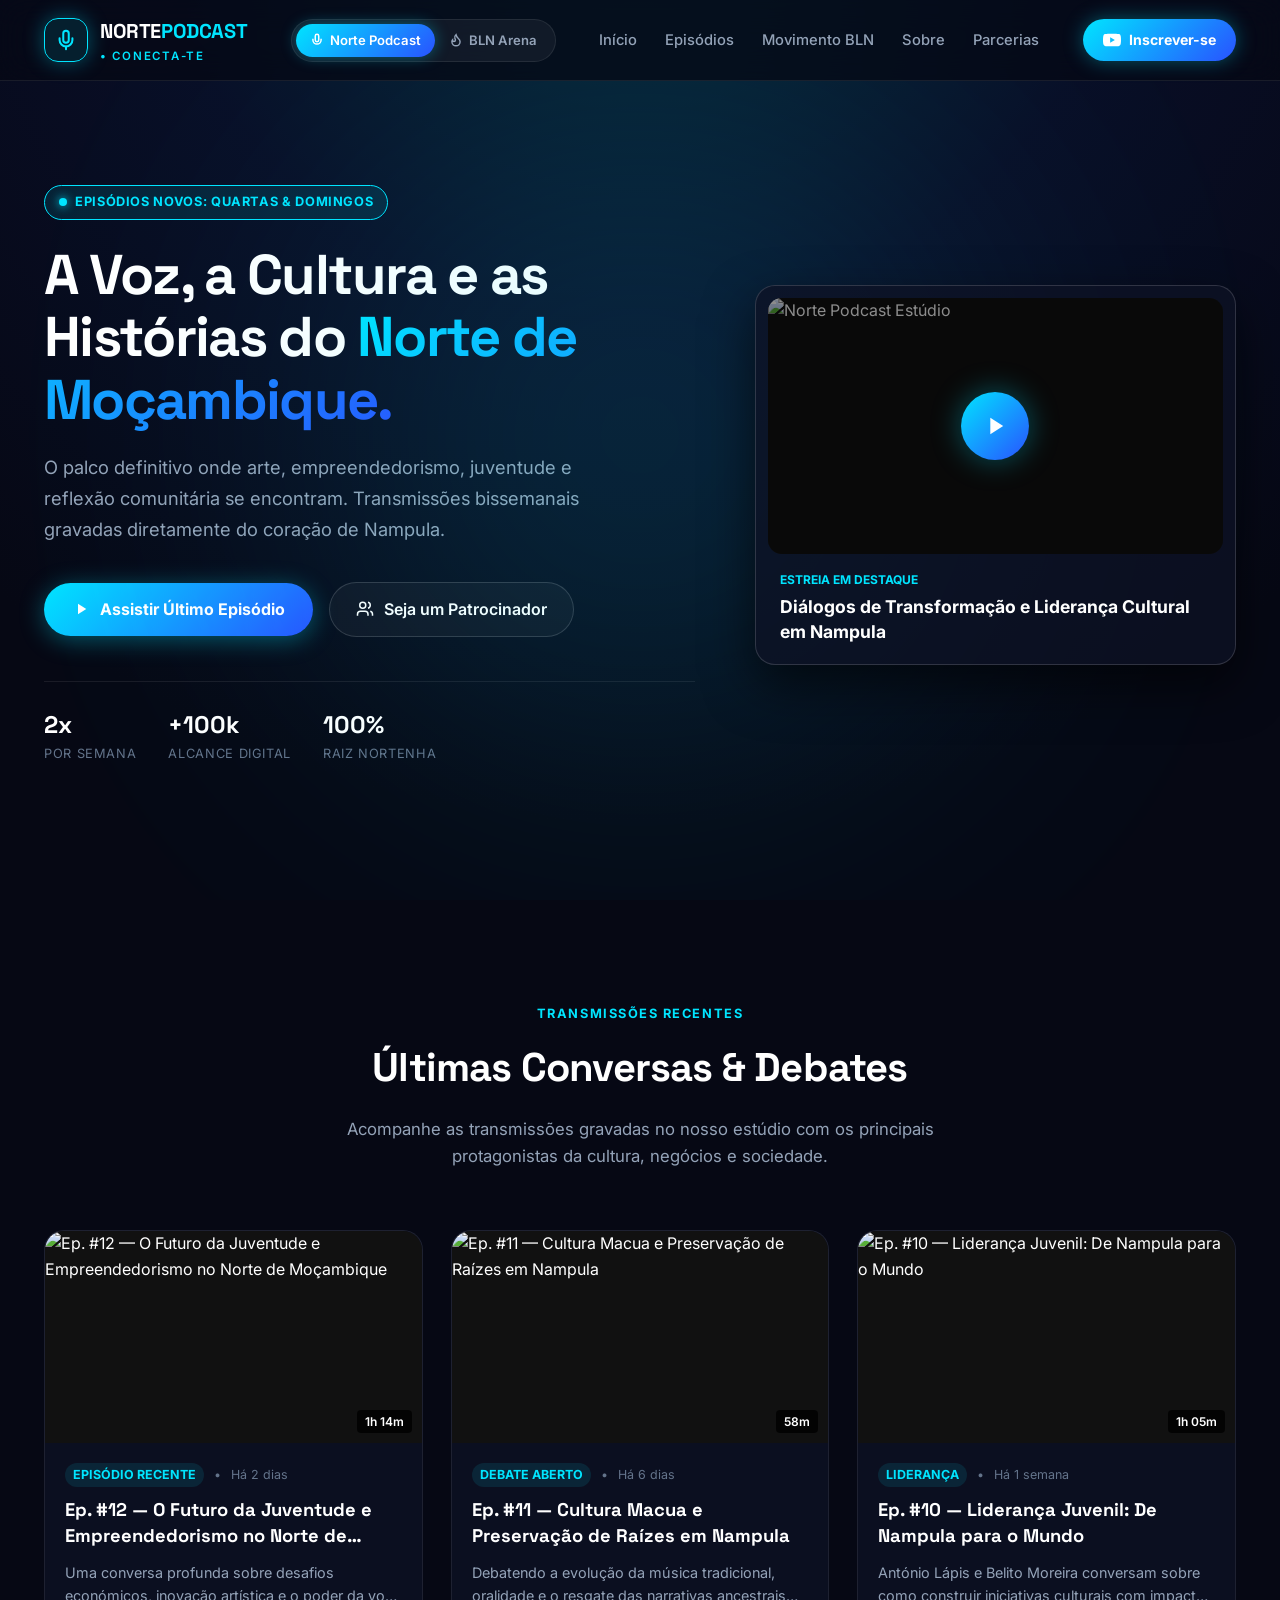
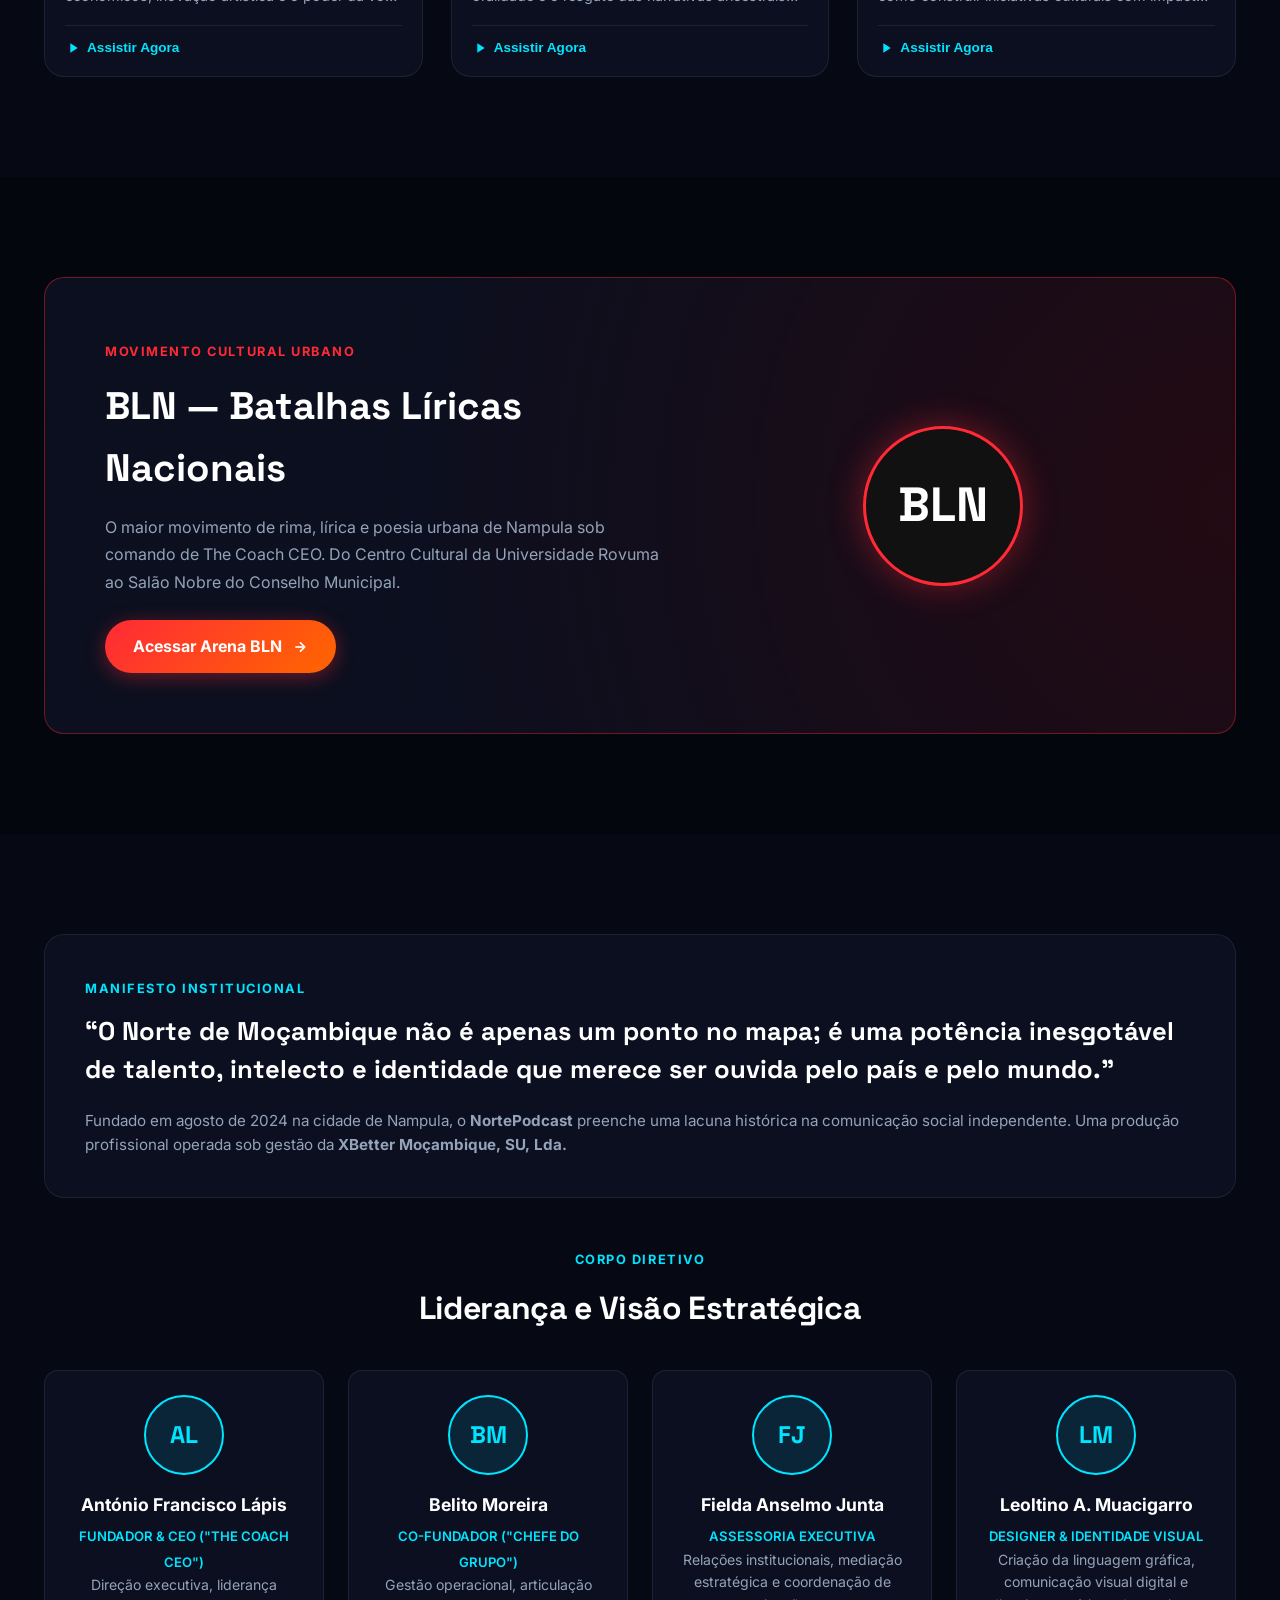
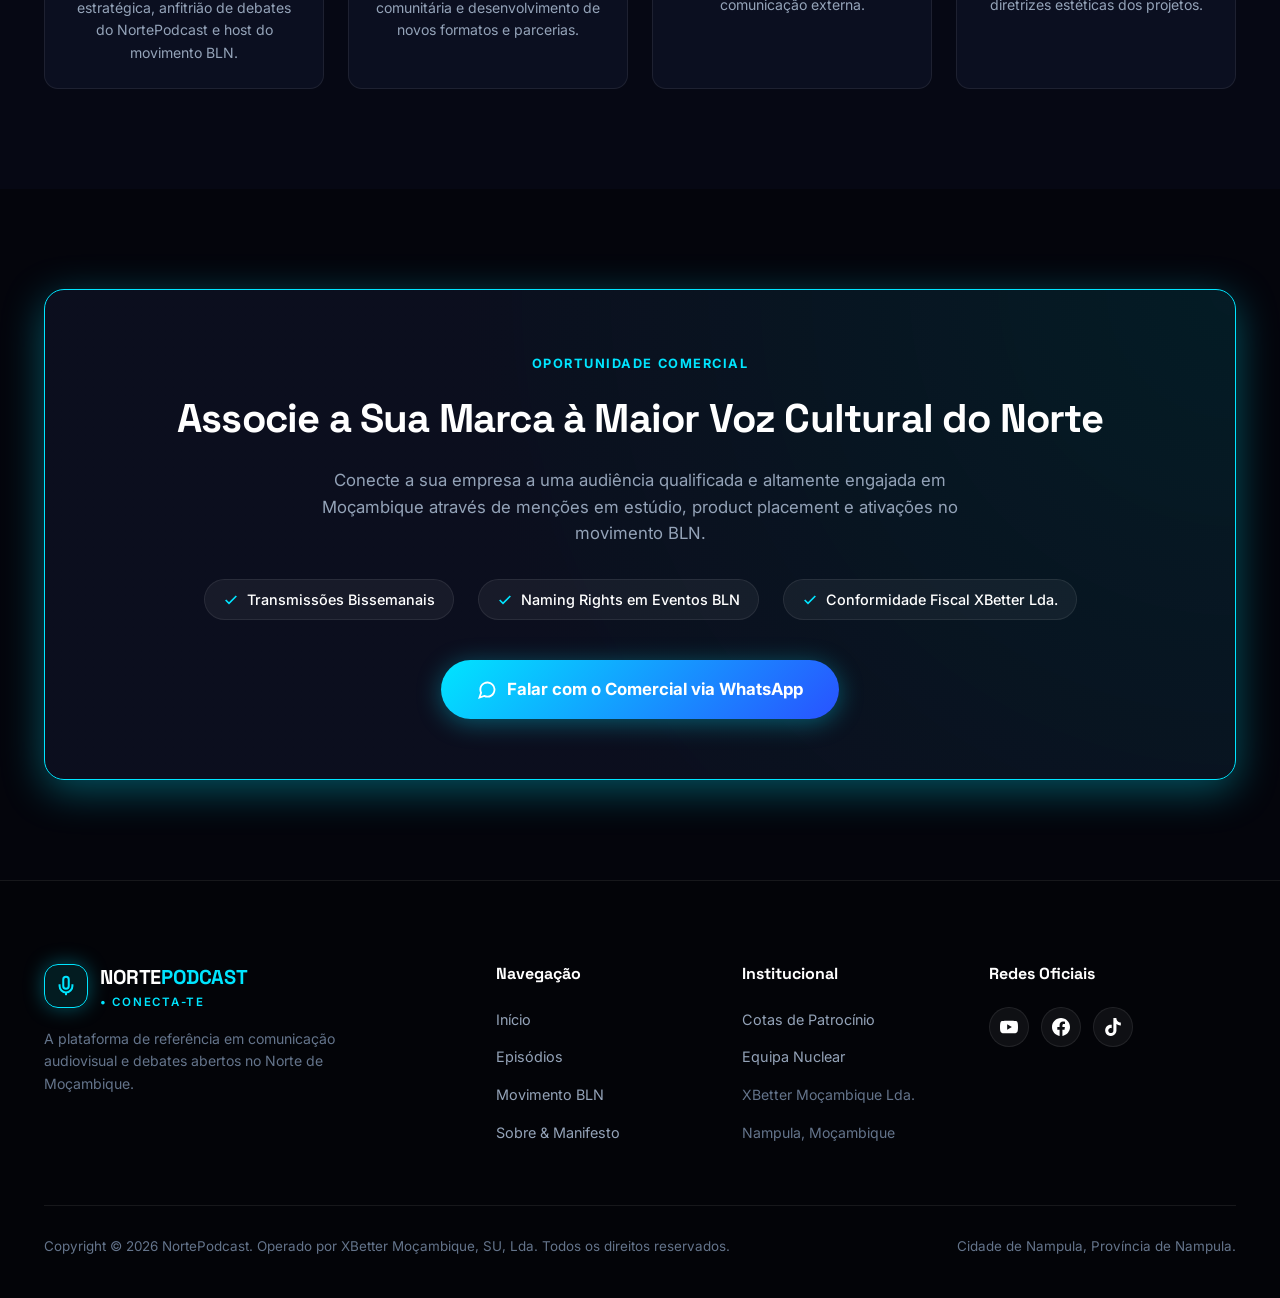
==== index.html @ 23a3ba5b "feat: implement Norte Podcast and BLN dual landing pages with responsive player modal" ====
<!DOCTYPE html>
<html lang="pt" data-theme="norte">
<head>
  <meta charset="UTF-8">
  <meta name="viewport" content="width=device-width, initial-scale=1.0">
  <title>Norte Podcast — A Voz, a Cultura e as Histórias de Nampula</title>
  
  <meta name="description" content="O palco oficial onde arte, empreendedorismo e reflexão comunitária se encontram. Transmissões todas as quartas e domingos diretamente de Nampula, Moçambique.">
  <link rel="canonical" href="https://nortepodcast.co.mz/">

  <!-- Open Graph / Meta -->
  <meta property="og:type" content="website">
  <meta property="og:site_name" content="Norte Podcast">
  <meta property="og:title" content="Norte Podcast — Conecta-te à Voz do Norte">
  <meta property="og:description" content="O maior canal de comunicação, debates abertos e dinamização cultural do Norte de Moçambique.">
  <meta property="og:image" content="https://images.unsplash.com/photo-1590602847861-f357a9332bbc?auto=format&fit=crop&w=1200&q=80">

  <!-- Google Fonts: Space Grotesk & Inter -->
  <link rel="preconnect" href="https://fonts.googleapis.com">
  <link rel="preconnect" href="https://fonts.gstatic.com" crossorigin>
  <link href="https://fonts.googleapis.com/css2?family=Inter:wght@300;400;500;600;700&family=Space+Grotesk:wght@500;700;800&display=swap" rel="stylesheet">

  <link rel="stylesheet" href="assets/css/styles.css">
</head>
<body>

  <!-- Top Header Navigation -->
  <header class="header-nav">
    <div class="container header-container">
      
      <!-- Brand Logo -->
      <a href="index.html" class="brand-wrapper">
        <div class="brand-icon">
          <svg xmlns="http://www.w3.org/2000/svg" width="22" height="22" viewBox="0 0 24 24" fill="none" stroke="currentColor" stroke-width="2.2" stroke-linecap="round" stroke-linejoin="round" style="color: var(--norte-cyan);"><path d="M12 2a3 3 0 0 0-3 3v7a3 3 0 0 0 6 0V5a3 3 0 0 0-3-3Z"/><path d="M19 10v2a7 7 0 0 1-14 0v-2"/><line x1="12" x2="12" y1="19" y2="22"/></svg>
        </div>
        <div class="brand-text-wrap">
          <span class="brand-title">Norte<span style="color: var(--norte-cyan);">Podcast</span></span>
          <span class="brand-tagline">• Conecta-te</span>
        </div>
      </a>

      <!-- Portal Switcher Pill -->
      <div class="portal-switch-pill">
        <a href="index.html" class="portal-switch-btn active" title="Portal Oficial do Norte Podcast">
          <svg xmlns="http://www.w3.org/2000/svg" width="14" height="14" viewBox="0 0 24 24" fill="none" stroke="currentColor" stroke-width="2.5"><path d="M12 2a3 3 0 0 0-3 3v7a3 3 0 0 0 6 0V5a3 3 0 0 0-3-3Z"/><path d="M19 10v2a7 7 0 0 1-14 0v-2"/></svg>
          <span>Norte Podcast</span>
        </a>
        <a href="bln.html" class="portal-switch-btn" title="Movimento Batalhas Líricas Nacionais">
          <svg xmlns="http://www.w3.org/2000/svg" width="14" height="14" viewBox="0 0 24 24" fill="none" stroke="currentColor" stroke-width="2.5"><path d="M8.5 14.5A2.5 2.5 0 0 0 11 12c0-1.38-.5-2-1-3-1.072-2.143-.224-4.054 2-6 .5 2.5 2 4.9 4 6.5 2 1.6 3 3.5 3 5.5a7 7 0 1 1-14 0c0-1.153.433-2.294 1-3a2.5 2.5 0 0 0 2.5 2.5z"/></svg>
          <span>BLN Arena</span>
        </a>
      </div>

      <!-- Nav Links -->
      <ul class="nav-menu">
        <li><a href="#inicio" class="nav-link">Início</a></li>
        <li><a href="#episodios" class="nav-link">Episódios</a></li>
        <li><a href="#movimento-bln" class="nav-link">Movimento BLN</a></li>
        <li><a href="#sobre" class="nav-link">Sobre</a></li>
        <li><a href="#parcerias" class="nav-link">Parcerias</a></li>
      </ul>

      <!-- CTA YouTube -->
      <a href="https://www.youtube.com/@Nortepodcast" target="_blank" rel="noopener noreferrer" class="nav-cta-btn">
        <svg xmlns="http://www.w3.org/2000/svg" width="18" height="18" viewBox="0 0 24 24" fill="currentColor"><path d="M23.498 6.186a3.016 3.016 0 0 0-2.122-2.136C19.505 3.545 12 3.545 12 3.545s-7.505 0-9.377.505A3.017 3.017 0 0 0 .502 6.186C0 8.07 0 12 0 12s0 3.93.502 5.814a3.016 3.016 0 0 0 2.122 2.136c1.871.505 9.376.505 9.376.505s7.505 0 9.377-.505a3.015 3.015 0 0 0 2.122-2.136C24 15.93 24 12 24 12s0-3.93-.502-5.814zM9.545 15.568V8.432L15.818 12l-6.273 3.568z"/></svg>
        <span>Inscrever-se</span>
      </a>

    </div>
  </header>

  <!-- Hero Section -->
  <section id="inicio" class="hero-section">
    <div class="hero-glow-ambient"></div>
    <div class="container hero-grid">
      
      <!-- Hero Left Copy -->
      <div class="hero-content-col">
        <div class="hero-badge">
          <span class="pulse-dot"></span>
          <span>Episódios Novos: Quartas & Domingos</span>
        </div>
        
        <h1 class="hero-title">
          A Voz, a Cultura e as Histórias do <span class="highlight">Norte de Moçambique.</span>
        </h1>
        
        <p class="hero-description">
          O palco definitivo onde arte, empreendedorismo, juventude e reflexão comunitária se encontram. Transmissões bissemanais gravadas diretamente do coração de Nampula.
        </p>

        <div class="hero-actions">
          <a href="#episodios" class="btn-primary">
            <svg xmlns="http://www.w3.org/2000/svg" width="18" height="18" viewBox="0 0 24 24" fill="currentColor"><path d="M8 5v14l11-7z"/></svg>
            <span>Assistir Último Episódio</span>
          </a>
          <a href="#parcerias" class="btn-outline">
            <svg xmlns="http://www.w3.org/2000/svg" width="18" height="18" viewBox="0 0 24 24" fill="none" stroke="currentColor" stroke-width="2"><path d="M16 21v-2a4 4 0 0 0-4-4H6a4 4 0 0 0-4 4v2"/><circle cx="9" cy="7" r="4"/><path d="M22 21v-2a4 4 0 0 0-3-3.87"/><path d="M16 3.13a4 4 0 0 1 0 7.75"/></svg>
            <span>Seja um Patrocinador</span>
          </a>
        </div>

        <div class="hero-stats-row">
          <div class="hero-stat-item">
            <span class="hero-stat-val">2x</span>
            <span class="hero-stat-lbl">Por Semana</span>
          </div>
          <div class="hero-stat-item">
            <span class="hero-stat-val">+100k</span>
            <span class="hero-stat-lbl">Alcance Digital</span>
          </div>
          <div class="hero-stat-item">
            <span class="hero-stat-val">100%</span>
            <span class="hero-stat-lbl">Raiz Nortenha</span>
          </div>
        </div>
      </div>

      <!-- Hero Right Showcase Card -->
      <div class="hero-media-col">
        <div class="hero-media-card">
          <div class="hero-thumb-wrapper">
            <img src="https://images.unsplash.com/photo-1590602847861-f357a9332bbc?auto=format&fit=crop&w=1000&q=80" alt="Norte Podcast Estúdio" class="hero-thumb-img">
            <div class="hero-play-overlay" onclick="openVideoPlayer('dQw4w9WgXcQ', 'Norte Podcast Destaque Oficial')">
              <div class="hero-play-btn">
                <svg xmlns="http://www.w3.org/2000/svg" width="28" height="28" viewBox="0 0 24 24" fill="currentColor"><path d="M8 5v14l11-7z"/></svg>
              </div>
            </div>
          </div>
          <div class="hero-media-info">
            <span class="hero-media-tag">Estreia em Destaque</span>
            <h3 class="hero-media-title">Diálogos de Transformação e Liderança Cultural em Nampula</h3>
          </div>
        </div>
      </div>

    </div>
  </section>

  <!-- Feed de Episódios Norte Podcast -->
  <section id="episodios" class="section-py">
    <div class="container">
      <div class="section-header">
        <span class="section-tag">TRANSMISSÕES RECENTES</span>
        <h2 class="section-title">Últimas Conversas & Debates</h2>
        <p class="section-subtitle">Acompanhe as transmissões gravadas no nosso estúdio com os principais protagonistas da cultura, negócios e sociedade.</p>
      </div>

      <div id="episodesContainer" class="episodes-grid">
        <!-- Rendered dynamically via app.js -->
      </div>
    </div>
  </section>

  <!-- Banner Especial BLN -->
  <section id="movimento-bln" class="section-py" style="background: rgba(0,0,0,0.3);">
    <div class="container">
      <div class="cross-feature-banner" style="border-color: rgba(255, 42, 54, 0.4); background: radial-gradient(circle at right, rgba(255,42,54,0.12) 0%, rgba(14,18,36,0.8) 70%);">
        <div class="cross-feature-grid">
          <div>
            <span style="color: #FF2A36; font-size: 0.8rem; font-weight: 700; letter-spacing: 0.12em; text-transform: uppercase;">MOVIMENTO CULTURAL URBANO</span>
            <h2 style="font-family: var(--font-heading); font-size: 2.4rem; font-weight: 800; margin: 12px 0 16px; color: #fff;">
              BLN — Batalhas Líricas Nacionais
            </h2>
            <p style="color: var(--text-secondary); line-height: 1.7; margin-bottom: 24px;">
              O maior movimento de rima, lírica e poesia urbana de Nampula sob comando de The Coach CEO. Do Centro Cultural da Universidade Rovuma ao Salão Nobre do Conselho Municipal.
            </p>
            <a href="bln.html" class="btn-primary" style="background: linear-gradient(135deg, #FF2A36 0%, #FF6600 100%); box-shadow: 0 4px 20px rgba(255,42,54,0.4);">
              <span>Acessar Arena BLN</span>
              <svg xmlns="http://www.w3.org/2000/svg" width="16" height="16" viewBox="0 0 24 24" fill="none" stroke="currentColor" stroke-width="2.5"><path d="M5 12h14"/><path d="m12 5 7 7-7 7"/></svg>
            </a>
          </div>
          <div style="text-align: center;">
            <div style="width: 160px; height: 160px; border-radius: 50%; border: 3px solid #FF2A36; box-shadow: 0 0 35px rgba(255,42,54,0.4); margin: 0 auto; display: flex; align-items: center; justify-content: center; background: #111;">
              <span style="font-family: var(--font-heading); font-size: 3rem; font-weight: 900; color: #fff;">BLN</span>
            </div>
          </div>
        </div>
      </div>
    </div>
  </section>

  <!-- Sobre & Liderança -->
  <section id="sobre" class="section-py">
    <div class="container">
      
      <div class="manifesto-box">
        <span class="section-tag">MANIFESTO INSTITUCIONAL</span>
        <blockquote class="manifesto-quote">
          “O Norte de Moçambique não é apenas um ponto no mapa; é uma potência inesgotável de talento, intelecto e identidade que merece ser ouvida pelo país e pelo mundo.”
        </blockquote>
        <p style="color: var(--text-secondary); font-size: 0.95rem;">
          Fundado em agosto de 2024 na cidade de Nampula, o <strong>NortePodcast</strong> preenche uma lacuna histórica na comunicação social independente. Uma produção profissional operada sob gestão da <strong>XBetter Moçambique, SU, Lda.</strong>
        </p>
      </div>

      <div class="section-header" style="margin-bottom: 36px;">
        <span class="section-tag">CORPO DIRETIVO</span>
        <h3 class="section-title" style="font-size: 2rem;">Liderança e Visão Estratégica</h3>
      </div>

      <div class="leaders-grid">
        <div class="leader-card">
          <div class="leader-avatar">AL</div>
          <h4 class="leader-name">António Francisco Lápis</h4>
          <span class="leader-role">Fundador & CEO ("The Coach CEO")</span>
          <p class="leader-bio">Direção executiva, liderança estratégica, anfitrião de debates do NortePodcast e host do movimento BLN.</p>
        </div>

        <div class="leader-card">
          <div class="leader-avatar">BM</div>
          <h4 class="leader-name">Belito Moreira</h4>
          <span class="leader-role">Co-fundador ("Chefe do Grupo")</span>
          <p class="leader-bio">Gestão operacional, articulação comunitária e desenvolvimento de novos formatos e parcerias.</p>
        </div>

        <div class="leader-card">
          <div class="leader-avatar">FJ</div>
          <h4 class="leader-name">Fielda Anselmo Junta</h4>
          <span class="leader-role">Assessoria Executiva</span>
          <p class="leader-bio">Relações institucionais, mediação estratégica e coordenação de comunicação externa.</p>
        </div>

        <div class="leader-card">
          <div class="leader-avatar">LM</div>
          <h4 class="leader-name">Leoltino A. Muacigarro</h4>
          <span class="leader-role">Designer & Identidade Visual</span>
          <p class="leader-bio">Criação da linguagem gráfica, comunicação visual digital e diretrizes estéticas dos projetos.</p>
        </div>
      </div>

    </div>
  </section>

  <!-- CTA B2B / Patrocinadores -->
  <section id="parcerias" class="section-py" style="background: rgba(0,0,0,0.4);">
    <div class="container">
      <div class="sponsor-card">
        <span class="section-tag">OPORTUNIDADE COMERCIAL</span>
        <h2 class="section-title">Associe a Sua Marca à Maior Voz Cultural do Norte</h2>
        <p class="section-subtitle" style="max-width: 650px; margin: 0 auto;">
          Conecte a sua empresa a uma audiência qualificada e altamente engajada em Moçambique através de menções em estúdio, product placement e ativações no movimento BLN.
        </p>

        <div class="sponsor-benefits-list">
          <div class="sponsor-benefit-item">
            <svg xmlns="http://www.w3.org/2000/svg" width="16" height="16" viewBox="0 0 24 24" fill="none" stroke="currentColor" stroke-width="2.5" style="color: var(--theme-primary);"><polyline points="20 6 9 17 4 12"/></svg>
            <span>Transmissões Bissemanais</span>
          </div>
          <div class="sponsor-benefit-item">
            <svg xmlns="http://www.w3.org/2000/svg" width="16" height="16" viewBox="0 0 24 24" fill="none" stroke="currentColor" stroke-width="2.5" style="color: var(--theme-primary);"><polyline points="20 6 9 17 4 12"/></svg>
            <span>Naming Rights em Eventos BLN</span>
          </div>
          <div class="sponsor-benefit-item">
            <svg xmlns="http://www.w3.org/2000/svg" width="16" height="16" viewBox="0 0 24 24" fill="none" stroke="currentColor" stroke-width="2.5" style="color: var(--theme-primary);"><polyline points="20 6 9 17 4 12"/></svg>
            <span>Conformidade Fiscal XBetter Lda.</span>
          </div>
        </div>

        <a href="https://wa.me/258840000000?text=Ol%C3%A1%2C%20gostaria%20de%20saber%20mais%20sobre%20as%20cotas%20de%20patroc%C3%ADnio%20do%20Norte%20Podcast" target="_blank" rel="noopener noreferrer" class="btn-primary" style="font-size: 1.05rem; padding: 16px 36px;">
          <svg xmlns="http://www.w3.org/2000/svg" width="20" height="20" viewBox="0 0 24 24" fill="none" stroke="currentColor" stroke-width="2.2"><path d="M21 11.5a8.38 8.38 0 0 1-.9 3.8 8.5 8.5 0 0 1-7.6 4.7 8.38 8.38 0 0 1-3.8-.9L3 21l1.9-5.7a8.38 8.38 0 0 1-.9-3.8 8.5 8.5 0 0 1 4.7-7.6 8.38 8.38 0 0 1 3.8-.9h.5a8.48 8.48 0 0 1 8 8v.5z"/></svg>
          <span>Falar com o Comercial via WhatsApp</span>
        </a>
      </div>
    </div>
  </section>

  <!-- Footer -->
  <footer class="footer-main">
    <div class="container">
      <div class="footer-grid">
        
        <div>
          <a href="index.html" class="brand-wrapper" style="margin-bottom: 16px;">
            <div class="brand-icon">
              <svg xmlns="http://www.w3.org/2000/svg" width="22" height="22" viewBox="0 0 24 24" fill="none" stroke="currentColor" stroke-width="2.2" style="color: var(--norte-cyan);"><path d="M12 2a3 3 0 0 0-3 3v7a3 3 0 0 0 6 0V5a3 3 0 0 0-3-3Z"/><path d="M19 10v2a7 7 0 0 1-14 0v-2"/><line x1="12" x2="12" y1="19" y2="22"/></svg>
            </div>
            <div class="brand-text-wrap">
              <span class="brand-title">Norte<span style="color: var(--norte-cyan);">Podcast</span></span>
              <span class="brand-tagline">• Conecta-te</span>
            </div>
          </a>
          <p style="color: var(--text-muted); font-size: 0.88rem; line-height: 1.6; max-width: 320px;">
            A plataforma de referência em comunicação audiovisual e debates abertos no Norte de Moçambique.
          </p>
        </div>

        <div>
          <h5 class="footer-col-title">Navegação</h5>
          <ul class="footer-links-list">
            <li><a href="#inicio" class="footer-link">Início</a></li>
            <li><a href="#episodios" class="footer-link">Episódios</a></li>
            <li><a href="bln.html" class="footer-link">Movimento BLN</a></li>
            <li><a href="#sobre" class="footer-link">Sobre & Manifesto</a></li>
          </ul>
        </div>

        <div>
          <h5 class="footer-col-title">Institucional</h5>
          <ul class="footer-links-list">
            <li><a href="#parcerias" class="footer-link">Cotas de Patrocínio</a></li>
            <li><a href="#sobre" class="footer-link">Equipa Nuclear</a></li>
            <li><span style="color: var(--text-muted); font-size: 0.88rem;">XBetter Moçambique Lda.</span></li>
            <li><span style="color: var(--text-muted); font-size: 0.88rem;">Nampula, Moçambique</span></li>
          </ul>
        </div>

        <div>
          <h5 class="footer-col-title">Redes Oficiais</h5>
          <div class="footer-social-row">
            <a href="https://www.youtube.com/@Nortepodcast" target="_blank" rel="noopener noreferrer" class="social-icon-btn" title="YouTube Oficial">
              <svg xmlns="http://www.w3.org/2000/svg" width="18" height="18" viewBox="0 0 24 24" fill="currentColor"><path d="M23.498 6.186a3.016 3.016 0 0 0-2.122-2.136C19.505 3.545 12 3.545 12 3.545s-7.505 0-9.377.505A3.017 3.017 0 0 0 .502 6.186C0 8.07 0 12 0 12s0 3.93.502 5.814a3.016 3.016 0 0 0 2.122 2.136c1.871.505 9.376.505 9.376.505s7.505 0 9.377-.505a3.015 3.015 0 0 0 2.122-2.136C24 15.93 24 12 24 12s0-3.93-.502-5.814zM9.545 15.568V8.432L15.818 12l-6.273 3.568z"/></svg>
            </a>
            <a href="https://facebook.com/NortePodcast2024" target="_blank" rel="noopener noreferrer" class="social-icon-btn" title="Facebook Oficial">
              <svg xmlns="http://www.w3.org/2000/svg" width="18" height="18" viewBox="0 0 24 24" fill="currentColor"><path d="M24 12.073c0-6.627-5.373-12-12-12s-12 5.373-12 12c0 5.99 4.388 10.954 10.125 11.854v-8.385H7.078v-3.47h3.047V9.43c0-3.007 1.792-4.669 4.533-4.669 1.312 0 2.686.235 2.686.235v2.953H15.83c-1.491 0-1.956.925-1.956 1.874v2.25h3.328l-.532 3.47h-2.796v8.385C19.612 23.027 24 18.062 24 12.073z"/></svg>
            </a>
            <a href="https://tiktok.com/@norte.podcast" target="_blank" rel="noopener noreferrer" class="social-icon-btn" title="TikTok Oficial">
              <svg xmlns="http://www.w3.org/2000/svg" width="18" height="18" viewBox="0 0 24 24" fill="currentColor"><path d="M12.525.02c1.31-.02 2.61-.01 3.91-.02.08 1.53.63 3.09 1.75 4.17 1.12 1.11 2.7 1.62 4.24 1.79v4.03c-1.44-.05-2.89-.35-4.2-.97-.57-.26-1.1-.59-1.62-.93-.01 2.92.01 5.84-.02 8.75-.08 1.4-.54 2.79-1.35 3.94-1.31 1.92-3.58 3.17-5.91 3.21-1.43.08-2.86-.31-4.08-1.03-2.02-1.19-3.44-3.37-3.65-5.71-.02-.5-.03-1-.01-1.49.18-1.9 1.12-3.72 2.58-4.96 1.66-1.44 3.98-2.13 6.15-1.72.02 1.48-.04 2.96-.04 4.44-.99-.32-2.15-.23-3.02.37-.63.41-1.11 1.04-1.36 1.75-.21.51-.24 1.07-.14 1.61.24 1.64 1.82 3.02 3.5 2.87 1.12-.01 2.19-.66 2.77-1.61.19-.33.4-.67.41-1.06.1-1.79.06-3.57.07-5.36.01-4.03-.01-8.05.02-12.07z"/></svg>
            </a>
          </div>
        </div>

      </div>

      <div class="footer-bottom">
        <span>Copyright © 2026 NortePodcast. Operado por XBetter Moçambique, SU, Lda. Todos os direitos reservados.</span>
        <span>Cidade de Nampula, Província de Nampula.</span>
      </div>
    </div>
  </footer>

  <!-- Video Modal Player -->
  <div id="videoModal" class="video-modal" aria-hidden="true" role="dialog">
    <div class="video-modal-content">
      <div class="video-modal-header">
        <span id="modalVideoTitle" style="font-size: 0.95rem; font-weight: 700; color: #fff;">Reproduzir Vídeo</span>
        <button id="closeModalBtn" class="modal-close-btn" aria-label="Fechar Vídeo">&times;</button>
      </div>
      <div class="video-modal-player-wrap">
        <iframe id="modalVideoIframe" src="" allow="accelerometer; autoplay; clipboard-write; encrypted-media; gyroscope; picture-in-picture" allowfullscreen></iframe>
      </div>
    </div>
  </div>

  <script src="assets/js/app.js"></script>
</body>
</html>
---- assets/css/styles.css ----
/* ==============================================================================
   NORTE PODCAST & BLN — DESIGN SYSTEM & TOKENS
   ============================================================================== */

:root {
  /* Common Neutrals */
  --bg-dark-base: #060814;
  --bg-card: rgba(14, 18, 36, 0.75);
  --bg-card-hover: rgba(22, 28, 54, 0.9);
  --border-subtle: rgba(255, 255, 255, 0.08);
  --border-highlight: rgba(255, 255, 255, 0.15);
  --text-primary: #FFFFFF;
  --text-secondary: #94A3B8;
  --text-muted: #64748B;
  
  /* Norte Podcast Theme (Cyan & Electric Blue) */
  --norte-cyan: #00E5FF;
  --norte-cyan-glow: rgba(0, 229, 255, 0.35);
  --norte-cyan-dim: rgba(0, 229, 255, 0.1);
  --norte-blue: #2952FF;
  --norte-blue-glow: rgba(41, 82, 255, 0.4);
  --norte-gradient: linear-gradient(135deg, #00E5FF 0%, #2952FF 100%);
  --norte-hero-bg: radial-gradient(circle at 50% -20%, rgba(0, 229, 255, 0.18) 0%, rgba(41, 82, 255, 0.08) 40%, #060814 80%);

  /* BLN Theme (Crimson & Flame Fire) */
  --bln-red: #FF2A36;
  --bln-red-glow: rgba(255, 42, 54, 0.45);
  --bln-red-dim: rgba(255, 42, 54, 0.12);
  --bln-orange: #FF6600;
  --bln-orange-glow: rgba(255, 102, 0, 0.35);
  --bln-gradient: linear-gradient(135deg, #FF2A36 0%, #FF6600 100%);
  --bln-hero-bg: radial-gradient(circle at 50% -20%, rgba(255, 42, 54, 0.22) 0%, rgba(255, 102, 0, 0.1) 45%, #08080A 85%);

  /* Active Theme Defaults (Norte) */
  --theme-primary: var(--norte-cyan);
  --theme-primary-glow: var(--norte-cyan-glow);
  --theme-primary-dim: var(--norte-cyan-dim);
  --theme-secondary: var(--norte-blue);
  --theme-gradient: var(--norte-gradient);
  --theme-hero-bg: var(--norte-hero-bg);

  /* Typography & Layout */
  --font-heading: 'Space Grotesk', -apple-system, BlinkMacSystemFont, 'Segoe UI', Roboto, sans-serif;
  --font-body: 'Inter', -apple-system, BlinkMacSystemFont, 'Segoe UI', Roboto, sans-serif;
  --container-max: 1240px;
  --radius-sm: 8px;
  --radius-md: 14px;
  --radius-lg: 20px;
  --radius-full: 9999px;
  --transition-fast: 0.2s cubic-bezier(0.4, 0, 0.2, 1);
  --transition-smooth: 0.35s cubic-bezier(0.16, 1, 0.3, 1);
}

/* BLN Specific Root Overrides */
[data-theme="bln"] {
  --bg-dark-base: #08080A;
  --bg-card: rgba(18, 18, 22, 0.85);
  --bg-card-hover: rgba(28, 28, 34, 0.95);
  --border-subtle: rgba(255, 255, 255, 0.07);
  --border-highlight: rgba(255, 42, 54, 0.3);

  --theme-primary: var(--bln-red);
  --theme-primary-glow: var(--bln-red-glow);
  --theme-primary-dim: var(--bln-red-dim);
  --theme-secondary: var(--bln-orange);
  --theme-gradient: var(--bln-gradient);
  --theme-hero-bg: var(--bln-hero-bg);
}

/* Base Reset & Typography */
* {
  margin: 0;
  padding: 0;
  box-sizing: border-box;
}

html {
  scroll-behavior: smooth;
  color-scheme: dark;
  font-family: var(--font-body);
}

body {
  background-color: var(--bg-dark-base);
  color: var(--text-primary);
  line-height: 1.6;
  overflow-x: hidden;
  -webkit-font-smoothing: antialiased;
}

/* Container */
.container {
  width: 100%;
  max-width: var(--container-max);
  margin-left: auto;
  margin-right: auto;
  padding-left: 24px;
  padding-right: 24px;
}

/* Header & Switcher Nav */
.header-nav {
  position: fixed;
  top: 0;
  left: 0;
  right: 0;
  z-index: 100;
  background: rgba(6, 8, 20, 0.75);
  backdrop-filter: blur(16px);
  -webkit-backdrop-filter: blur(16px);
  border-bottom: 1px solid var(--border-subtle);
  transition: var(--transition-fast);
}

[data-theme="bln"] .header-nav {
  background: rgba(8, 8, 10, 0.85);
}

.header-nav.scrolled {
  box-shadow: 0 10px 30px rgba(0, 0, 0, 0.5);
}

.header-container {
  display: flex;
  align-items: center;
  justify-content: space-between;
  height: 80px;
}

.brand-wrapper {
  display: flex;
  align-items: center;
  gap: 12px;
  text-decoration: none;
}

.brand-icon {
  width: 44px;
  height: 44px;
  border-radius: var(--radius-md);
  display: flex;
  align-items: center;
  justify-content: center;
  background: var(--theme-primary-dim);
  border: 1px solid var(--theme-primary);
  box-shadow: 0 0 20px var(--theme-primary-glow);
  transition: var(--transition-smooth);
}

.brand-text-wrap {
  display: flex;
  flex-direction: column;
}

.brand-title {
  font-family: var(--font-heading);
  font-size: 1.25rem;
  font-weight: 800;
  letter-spacing: -0.02em;
  color: #fff;
  text-transform: uppercase;
}

.brand-tagline {
  font-size: 0.72rem;
  font-weight: 600;
  letter-spacing: 0.15em;
  color: var(--theme-primary);
  text-transform: uppercase;
}

/* Dual Brand Switcher Pill */
.portal-switch-pill {
  display: flex;
  align-items: center;
  background: rgba(255, 255, 255, 0.05);
  border: 1px solid var(--border-subtle);
  padding: 4px;
  border-radius: var(--radius-full);
}

.portal-switch-btn {
  display: inline-flex;
  align-items: center;
  gap: 6px;
  padding: 6px 14px;
  font-size: 0.82rem;
  font-weight: 600;
  border-radius: var(--radius-full);
  color: var(--text-secondary);
  text-decoration: none;
  transition: var(--transition-fast);
}

.portal-switch-btn:hover {
  color: #fff;
}

.portal-switch-btn.active {
  background: var(--theme-gradient);
  color: #fff;
  box-shadow: 0 0 15px var(--theme-primary-glow);
}

/* Nav Links */
.nav-menu {
  display: flex;
  align-items: center;
  gap: 28px;
  list-style: none;
}

.nav-link {
  color: var(--text-secondary);
  text-decoration: none;
  font-size: 0.92rem;
  font-weight: 500;
  transition: var(--transition-fast);
}

.nav-link:hover {
  color: var(--theme-primary);
}

.nav-cta-btn {
  display: inline-flex;
  align-items: center;
  gap: 8px;
  background: var(--theme-gradient);
  color: #fff;
  font-size: 0.88rem;
  font-weight: 700;
  padding: 10px 20px;
  border-radius: var(--radius-full);
  text-decoration: none;
  box-shadow: 0 0 20px var(--theme-primary-glow);
  transition: var(--transition-smooth);
}

.nav-cta-btn:hover {
  transform: translateY(-2px);
  box-shadow: 0 6px 25px var(--theme-primary-glow);
}

/* Hero Section */
.hero-section {
  position: relative;
  min-height: 100vh;
  display: flex;
  align-items: center;
  padding-top: 130px;
  padding-bottom: 80px;
  background: var(--theme-hero-bg);
  overflow: hidden;
}

.hero-glow-ambient {
  position: absolute;
  top: 15%;
  left: 50%;
  transform: translateX(-50%);
  width: 600px;
  height: 600px;
  border-radius: 50%;
  background: var(--theme-primary);
  filter: blur(160px);
  opacity: 0.15;
  pointer-events: none;
}

.hero-grid {
  display: grid;
  grid-template-columns: 1.15fr 0.85fr;
  gap: 60px;
  align-items: center;
}

.hero-badge {
  display: inline-flex;
  align-items: center;
  gap: 8px;
  background: var(--theme-primary-dim);
  border: 1px solid var(--theme-primary);
  color: var(--theme-primary);
  padding: 6px 14px;
  border-radius: var(--radius-full);
  font-size: 0.8rem;
  font-weight: 700;
  letter-spacing: 0.05em;
  text-transform: uppercase;
  margin-bottom: 24px;
}

.pulse-dot {
  width: 8px;
  height: 8px;
  border-radius: 50%;
  background: var(--theme-primary);
  box-shadow: 0 0 10px var(--theme-primary);
  animation: pulseAnimation 2s infinite;
}

@keyframes pulseAnimation {
  0% { transform: scale(0.95); box-shadow: 0 0 0 0 var(--theme-primary-glow); }
  70% { transform: scale(1.1); box-shadow: 0 0 0 10px rgba(0, 0, 0, 0); }
  100% { transform: scale(0.95); box-shadow: 0 0 0 0 rgba(0, 0, 0, 0); }
}

.hero-title {
  font-family: var(--font-heading);
  font-size: 3.5rem;
  line-height: 1.12;
  font-weight: 800;
  letter-spacing: -0.03em;
  margin-bottom: 20px;
}

.hero-title span.highlight {
  background: var(--theme-gradient);
  -webkit-background-clip: text;
  -webkit-text-fill-color: transparent;
}

.hero-description {
  font-size: 1.15rem;
  color: var(--text-secondary);
  line-height: 1.7;
  margin-bottom: 36px;
  max-width: 580px;
}

.hero-actions {
  display: flex;
  align-items: center;
  flex-wrap: wrap;
  gap: 16px;
  margin-bottom: 44px;
}

.btn-primary {
  display: inline-flex;
  align-items: center;
  gap: 10px;
  background: var(--theme-gradient);
  color: #fff;
  font-size: 1rem;
  font-weight: 700;
  padding: 14px 28px;
  border-radius: var(--radius-full);
  text-decoration: none;
  box-shadow: 0 4px 25px var(--theme-primary-glow);
  transition: var(--transition-smooth);
}

.btn-primary:hover {
  transform: translateY(-3px);
  box-shadow: 0 8px 30px var(--theme-primary-glow);
}

.btn-outline {
  display: inline-flex;
  align-items: center;
  gap: 10px;
  background: rgba(255, 255, 255, 0.04);
  border: 1px solid var(--border-highlight);
  color: #fff;
  font-size: 1rem;
  font-weight: 600;
  padding: 14px 26px;
  border-radius: var(--radius-full);
  text-decoration: none;
  transition: var(--transition-smooth);
}

.btn-outline:hover {
  background: rgba(255, 255, 255, 0.08);
  border-color: var(--theme-primary);
  transform: translateY(-2px);
}

/* Quick Stats Bar */
.hero-stats-row {
  display: flex;
  align-items: center;
  gap: 32px;
  padding-top: 24px;
  border-top: 1px solid var(--border-subtle);
}

.hero-stat-item {
  display: flex;
  flex-direction: column;
}

.hero-stat-val {
  font-family: var(--font-heading);
  font-size: 1.5rem;
  font-weight: 800;
  color: #fff;
}

.hero-stat-lbl {
  font-size: 0.8rem;
  color: var(--text-muted);
  text-transform: uppercase;
  letter-spacing: 0.05em;
}

/* Hero Media Showcase Card */
.hero-media-card {
  position: relative;
  background: var(--bg-card);
  border: 1px solid var(--border-highlight);
  border-radius: var(--radius-lg);
  padding: 12px;
  box-shadow: 0 20px 50px rgba(0, 0, 0, 0.6);
  transition: var(--transition-smooth);
}

.hero-media-card:hover {
  border-color: var(--theme-primary);
  box-shadow: 0 25px 60px var(--theme-primary-glow);
}

.hero-thumb-wrapper {
  position: relative;
  border-radius: var(--radius-md);
  overflow: hidden;
  aspect-ratio: 16 / 9;
  background: #111;
}

.hero-thumb-img {
  width: 100%;
  height: 100%;
  object-fit: cover;
  display: block;
}

.hero-play-overlay {
  position: absolute;
  inset: 0;
  background: rgba(0, 0, 0, 0.45);
  display: flex;
  align-items: center;
  justify-content: center;
  cursor: pointer;
  transition: var(--transition-fast);
}

.hero-play-btn {
  width: 68px;
  height: 68px;
  border-radius: 50%;
  background: var(--theme-gradient);
  display: flex;
  align-items: center;
  justify-content: center;
  color: #fff;
  box-shadow: 0 0 30px var(--theme-primary-glow);
  transition: var(--transition-smooth);
}

.hero-play-overlay:hover .hero-play-btn {
  transform: scale(1.12);
}

.hero-media-info {
  padding: 16px 12px 8px;
}

.hero-media-tag {
  font-size: 0.75rem;
  font-weight: 700;
  color: var(--theme-primary);
  text-transform: uppercase;
  margin-bottom: 6px;
  display: block;
}

.hero-media-title {
  font-size: 1.1rem;
  font-weight: 700;
  color: #fff;
  line-height: 1.4;
}

/* Sections Styling */
.section-py {
  padding-top: 100px;
  padding-bottom: 100px;
  position: relative;
}

.section-header {
  text-align: center;
  max-width: 680px;
  margin: 0 auto 60px;
}

.section-tag {
  display: inline-block;
  font-size: 0.8rem;
  font-weight: 700;
  color: var(--theme-primary);
  text-transform: uppercase;
  letter-spacing: 0.12em;
  margin-bottom: 12px;
}

.section-title {
  font-family: var(--font-heading);
  font-size: 2.5rem;
  font-weight: 800;
  letter-spacing: -0.02em;
  margin-bottom: 16px;
}

.section-subtitle {
  color: var(--text-secondary);
  font-size: 1.05rem;
}

/* Videos / Episodes Grid */
.episodes-grid {
  display: grid;
  grid-template-columns: repeat(auto-fill, minmax(340px, 1fr));
  gap: 28px;
}

.episode-card {
  background: var(--bg-card);
  border: 1px solid var(--border-subtle);
  border-radius: var(--radius-lg);
  overflow: hidden;
  display: flex;
  flex-direction: column;
  transition: var(--transition-smooth);
  cursor: pointer;
}

.episode-card:hover {
  transform: translateY(-6px);
  border-color: var(--border-highlight);
  background: var(--bg-card-hover);
  box-shadow: 0 15px 35px rgba(0, 0, 0, 0.4);
}

.episode-card:hover .episode-thumb-img {
  transform: scale(1.04);
}

.episode-thumb {
  position: relative;
  aspect-ratio: 16 / 9;
  overflow: hidden;
  background: #111;
}

.episode-thumb-img {
  width: 100%;
  height: 100%;
  object-fit: cover;
  transition: transform 0.4s ease;
}

.episode-duration {
  position: absolute;
  bottom: 10px;
  right: 10px;
  background: rgba(0, 0, 0, 0.8);
  font-size: 0.75rem;
  font-weight: 600;
  padding: 2px 8px;
  border-radius: 4px;
}

.episode-body {
  padding: 20px;
  display: flex;
  flex-direction: column;
  flex-grow: 1;
}

.episode-meta {
  display: flex;
  align-items: center;
  gap: 10px;
  margin-bottom: 10px;
  font-size: 0.78rem;
  color: var(--text-muted);
}

.episode-badge {
  background: var(--theme-primary-dim);
  color: var(--theme-primary);
  font-weight: 700;
  padding: 2px 8px;
  border-radius: var(--radius-full);
}

.episode-title {
  font-family: var(--font-heading);
  font-size: 1.15rem;
  font-weight: 700;
  line-height: 1.4;
  margin-bottom: 12px;
  color: #fff;
  display: -webkit-box;
  -webkit-line-clamp: 2;
  -webkit-box-orient: vertical;
  overflow: hidden;
}

.episode-desc {
  font-size: 0.9rem;
  color: var(--text-secondary);
  line-height: 1.6;
  margin-bottom: 18px;
  display: -webkit-box;
  -webkit-line-clamp: 2;
  -webkit-box-orient: vertical;
  overflow: hidden;
}

.episode-footer {
  margin-top: auto;
  display: flex;
  align-items: center;
  justify-content: space-between;
  padding-top: 14px;
  border-top: 1px solid var(--border-subtle);
}

.episode-watch-btn {
  display: inline-flex;
  align-items: center;
  gap: 6px;
  font-size: 0.85rem;
  font-weight: 700;
  color: var(--theme-primary);
  background: none;
  border: none;
  cursor: pointer;
}

/* Feature & Movement Banner */
.cross-feature-banner {
  background: linear-gradient(180deg, rgba(255, 255, 255, 0.02) 0%, rgba(255, 255, 255, 0.05) 100%);
  border: 1px solid var(--border-highlight);
  border-radius: var(--radius-lg);
  padding: 60px;
  position: relative;
  overflow: hidden;
}

.cross-feature-grid {
  display: grid;
  grid-template-columns: 1.1fr 0.9fr;
  gap: 40px;
  align-items: center;
}

/* About & Leadership Section */
.manifesto-box {
  background: var(--bg-card);
  border: 1px solid var(--border-subtle);
  border-radius: var(--radius-lg);
  padding: 40px;
  margin-bottom: 48px;
}

.manifesto-quote {
  font-family: var(--font-heading);
  font-size: 1.6rem;
  font-weight: 700;
  line-height: 1.5;
  color: #fff;
  margin-bottom: 20px;
}

.leaders-grid {
  display: grid;
  grid-template-columns: repeat(auto-fit, minmax(260px, 1fr));
  gap: 24px;
}

.leader-card {
  background: var(--bg-card);
  border: 1px solid var(--border-subtle);
  border-radius: var(--radius-md);
  padding: 24px;
  text-align: center;
  transition: var(--transition-fast);
}

.leader-card:hover {
  border-color: var(--theme-primary);
  transform: translateY(-4px);
}

.leader-avatar {
  width: 80px;
  height: 80px;
  border-radius: 50%;
  background: var(--theme-primary-dim);
  border: 2px solid var(--theme-primary);
  margin: 0 auto 16px;
  display: flex;
  align-items: center;
  justify-content: center;
  font-family: var(--font-heading);
  font-size: 1.5rem;
  font-weight: 800;
  color: var(--theme-primary);
}

.leader-name {
  font-size: 1.1rem;
  font-weight: 700;
  margin-bottom: 4px;
}

.leader-role {
  font-size: 0.82rem;
  color: var(--theme-primary);
  font-weight: 600;
  text-transform: uppercase;
  margin-bottom: 8px;
}

.leader-bio {
  font-size: 0.88rem;
  color: var(--text-secondary);
}

/* Sponsor & Commercial Section */
.sponsor-card {
  background: radial-gradient(circle at top right, var(--theme-primary-dim) 0%, var(--bg-card) 60%);
  border: 1px solid var(--theme-primary);
  box-shadow: 0 10px 40px var(--theme-primary-glow);
  border-radius: var(--radius-lg);
  padding: 60px;
  text-align: center;
}

.sponsor-benefits-list {
  display: flex;
  justify-content: center;
  flex-wrap: wrap;
  gap: 24px;
  margin: 32px 0 40px;
}

.sponsor-benefit-item {
  display: inline-flex;
  align-items: center;
  gap: 8px;
  background: rgba(255, 255, 255, 0.05);
  border: 1px solid var(--border-subtle);
  padding: 8px 18px;
  border-radius: var(--radius-full);
  font-size: 0.9rem;
  font-weight: 500;
}

/* Footer */
.footer-main {
  background: #030408;
  border-top: 1px solid var(--border-subtle);
  padding-top: 80px;
  padding-bottom: 40px;
}

.footer-grid {
  display: grid;
  grid-template-columns: 2fr 1fr 1fr 1.2fr;
  gap: 40px;
  margin-bottom: 60px;
}

.footer-col-title {
  font-family: var(--font-heading);
  font-size: 1rem;
  font-weight: 700;
  color: #fff;
  margin-bottom: 20px;
}

.footer-links-list {
  list-style: none;
  display: flex;
  flex-direction: column;
  gap: 12px;
}

.footer-link {
  color: var(--text-secondary);
  text-decoration: none;
  font-size: 0.9rem;
  transition: var(--transition-fast);
}

.footer-link:hover {
  color: var(--theme-primary);
}

.footer-social-row {
  display: flex;
  align-items: center;
  gap: 12px;
}

.social-icon-btn {
  width: 40px;
  height: 40px;
  border-radius: 50%;
  background: rgba(255, 255, 255, 0.05);
  border: 1px solid var(--border-subtle);
  display: flex;
  align-items: center;
  justify-content: center;
  color: #fff;
  text-decoration: none;
  transition: var(--transition-fast);
}

.social-icon-btn:hover {
  background: var(--theme-primary);
  border-color: var(--theme-primary);
  transform: translateY(-3px);
}

.footer-bottom {
  padding-top: 30px;
  border-top: 1px solid var(--border-subtle);
  display: flex;
  justify-content: space-between;
  align-items: center;
  flex-wrap: wrap;
  gap: 16px;
  font-size: 0.84rem;
  color: var(--text-muted);
}

/* Video Modal Player */
.video-modal {
  position: fixed;
  inset: 0;
  z-index: 999;
  background: rgba(0, 0, 0, 0.88);
  backdrop-filter: blur(12px);
  display: flex;
  align-items: center;
  justify-content: center;
  padding: 24px;
  opacity: 0;
  pointer-events: none;
  transition: opacity 0.3s ease;
}

.video-modal.active {
  opacity: 1;
  pointer-events: auto;
}

.video-modal-content {
  width: 100%;
  max-width: 960px;
  background: #0D0E12;
  border: 1px solid var(--border-highlight);
  border-radius: var(--radius-lg);
  overflow: hidden;
  position: relative;
  box-shadow: 0 25px 60px rgba(0, 0, 0, 0.8);
  transform: scale(0.95);
  transition: transform 0.3s cubic-bezier(0.16, 1, 0.3, 1);
}

.video-modal.active .video-modal-content {
  transform: scale(1);
}

.video-modal-header {
  display: flex;
  justify-content: space-between;
  align-items: center;
  padding: 16px 24px;
  border-bottom: 1px solid var(--border-subtle);
}

.modal-close-btn {
  background: none;
  border: none;
  color: var(--text-secondary);
  font-size: 1.5rem;
  cursor: pointer;
  line-height: 1;
  transition: var(--transition-fast);
}

.modal-close-btn:hover {
  color: #fff;
}

.video-modal-player-wrap {
  aspect-ratio: 16 / 9;
  width: 100%;
  background: #000;
}

.video-modal-player-wrap iframe {
  width: 100%;
  height: 100%;
  border: none;
}

/* Mobile Responsive */
@media (max-width: 992px) {
  .hero-grid {
    grid-template-columns: 1fr;
    gap: 40px;
    text-align: center;
  }
  .hero-description {
    margin-left: auto;
    margin-right: auto;
  }
  .hero-actions {
    justify-content: center;
  }
  .hero-stats-row {
    justify-content: center;
  }
  .cross-feature-grid {
    grid-template-columns: 1fr;
  }
  .footer-grid {
    grid-template-columns: 1fr 1fr;
  }
}

@media (max-width: 768px) {
  .nav-menu {
    display: none;
  }
  .hero-title {
    font-size: 2.5rem;
  }
  .sponsor-card {
    padding: 30px 20px;
  }
  .footer-grid {
    grid-template-columns: 1fr;
  }
}
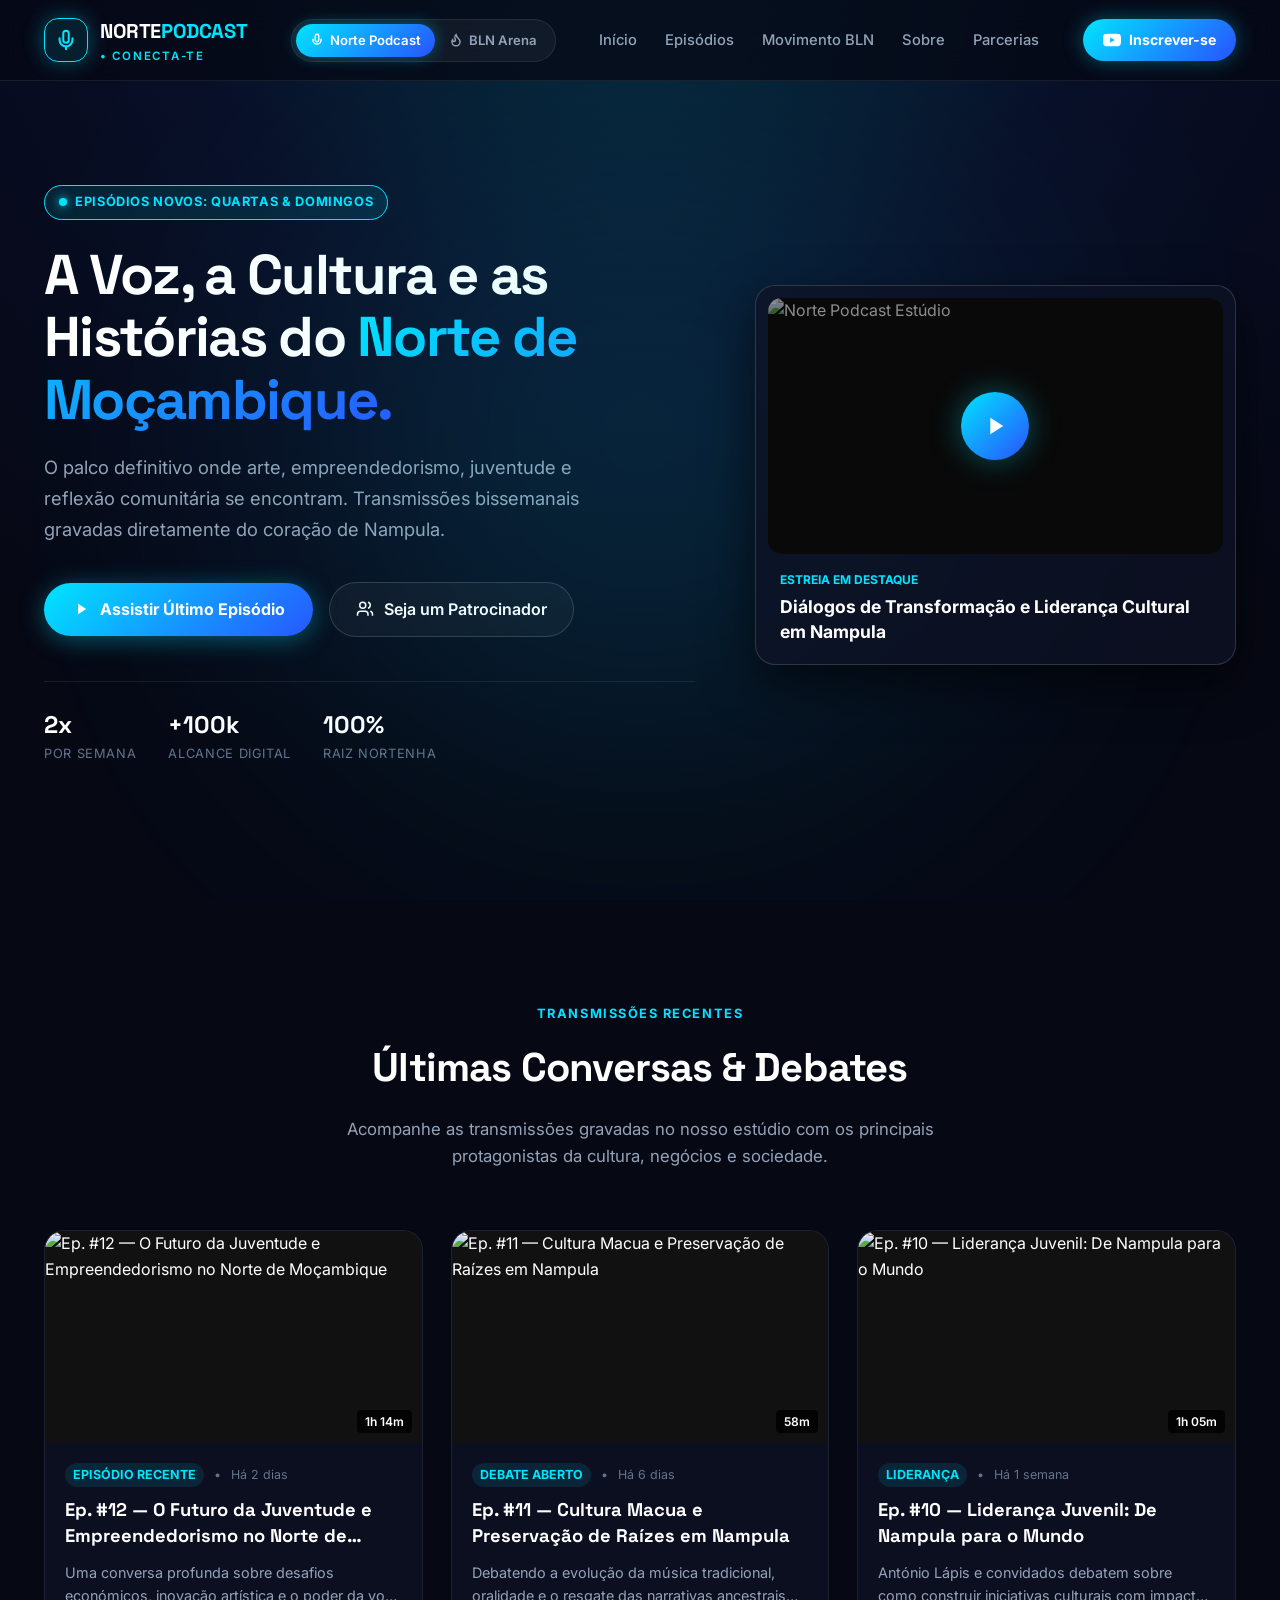
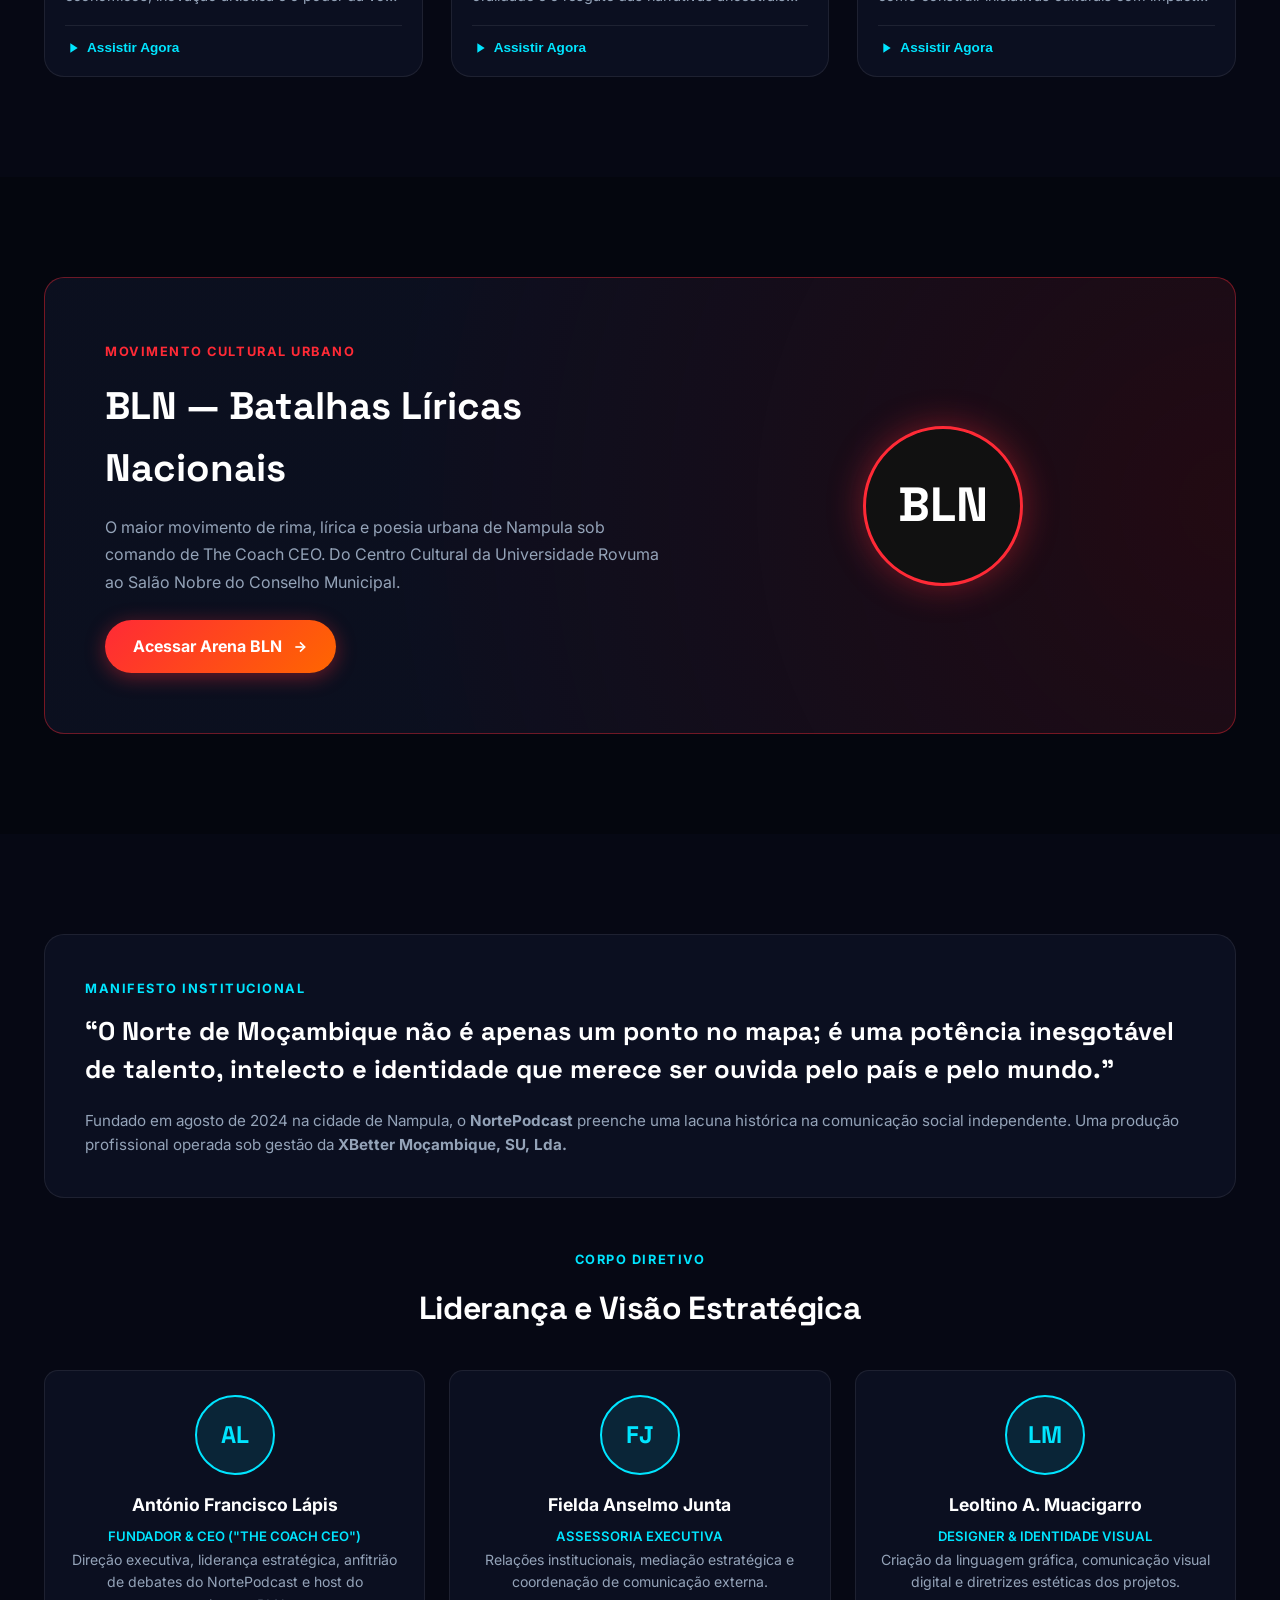
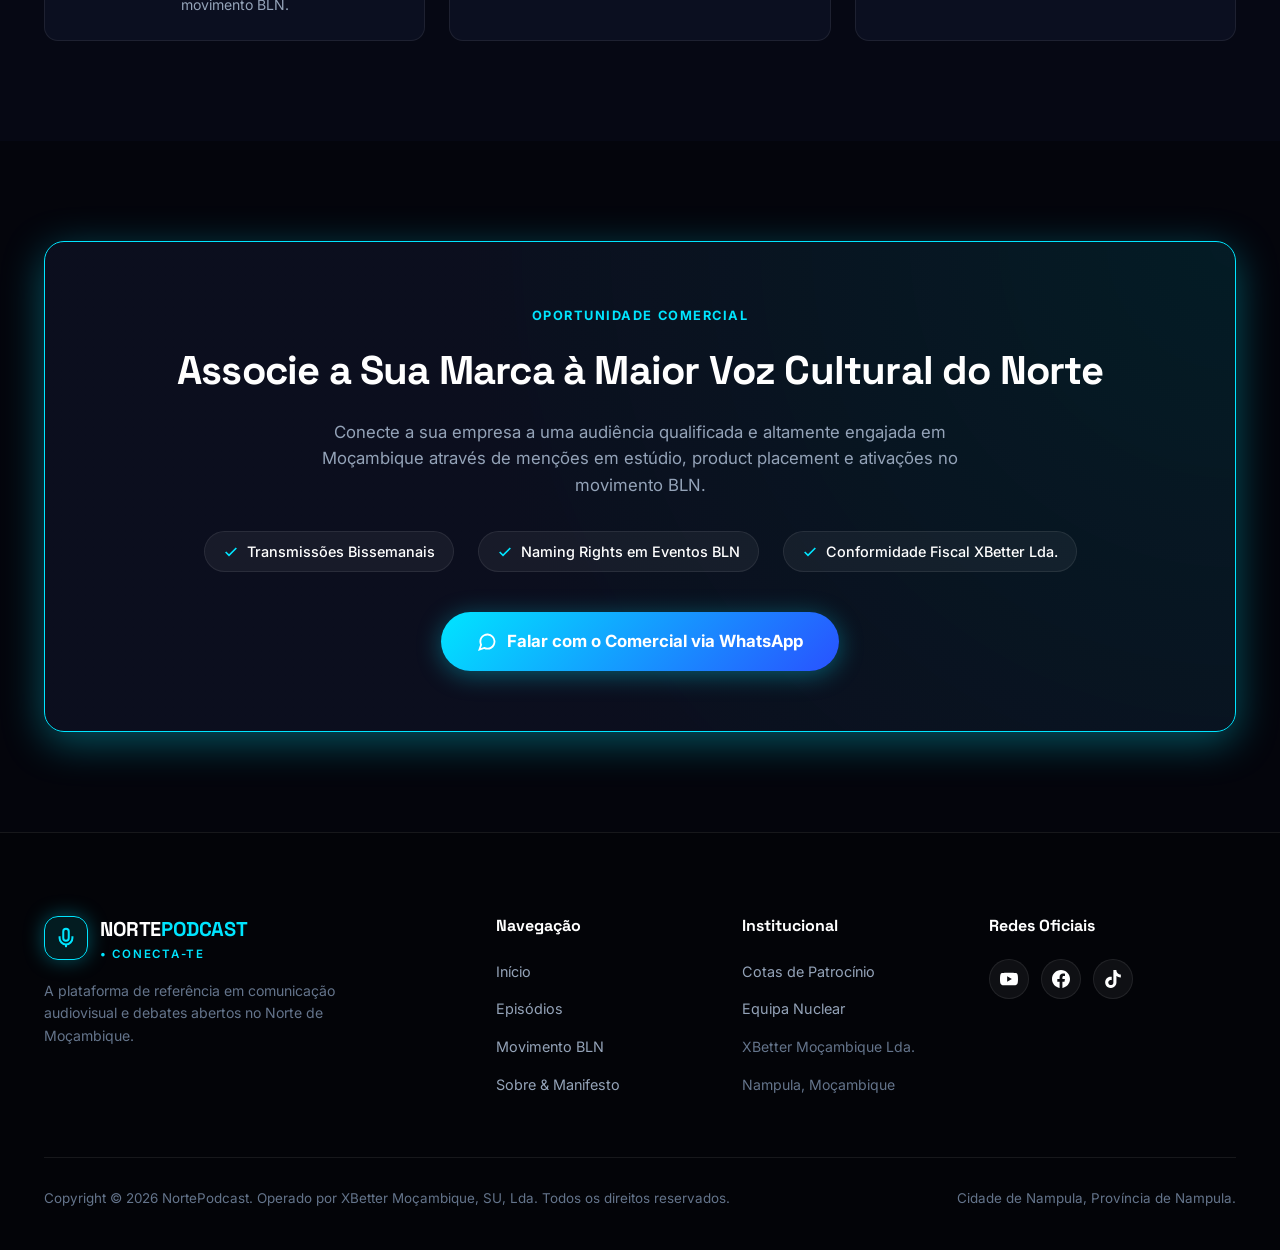
==== commit 7003901e: "refactor: update team composition and remove obsolete member profile" ====
--- a/index.html
+++ b/index.html
@@ -205,13 +205,6 @@
           <h4 class="leader-name">António Francisco Lápis</h4>
           <span class="leader-role">Fundador & CEO ("The Coach CEO")</span>
           <p class="leader-bio">Direção executiva, liderança estratégica, anfitrião de debates do NortePodcast e host do movimento BLN.</p>
-        </div>
-
-        <div class="leader-card">
-          <div class="leader-avatar">BM</div>
-          <h4 class="leader-name">Belito Moreira</h4>
-          <span class="leader-role">Co-fundador ("Chefe do Grupo")</span>
-          <p class="leader-bio">Gestão operacional, articulação comunitária e desenvolvimento de novos formatos e parcerias.</p>
         </div>
 
         <div class="leader-card">
--- a/assets/css/styles.css
+++ b/assets/css/styles.css
@@ -318,6 +318,7 @@
 .hero-title span.highlight {
   background: var(--theme-gradient);
   -webkit-background-clip: text;
+  background-clip: text;
   -webkit-text-fill-color: transparent;
 }
 
@@ -608,6 +609,7 @@
   color: #fff;
   display: -webkit-box;
   -webkit-line-clamp: 2;
+  line-clamp: 2;
   -webkit-box-orient: vertical;
   overflow: hidden;
 }
@@ -619,6 +621,7 @@
   margin-bottom: 18px;
   display: -webkit-box;
   -webkit-line-clamp: 2;
+  line-clamp: 2;
   -webkit-box-orient: vertical;
   overflow: hidden;
 }
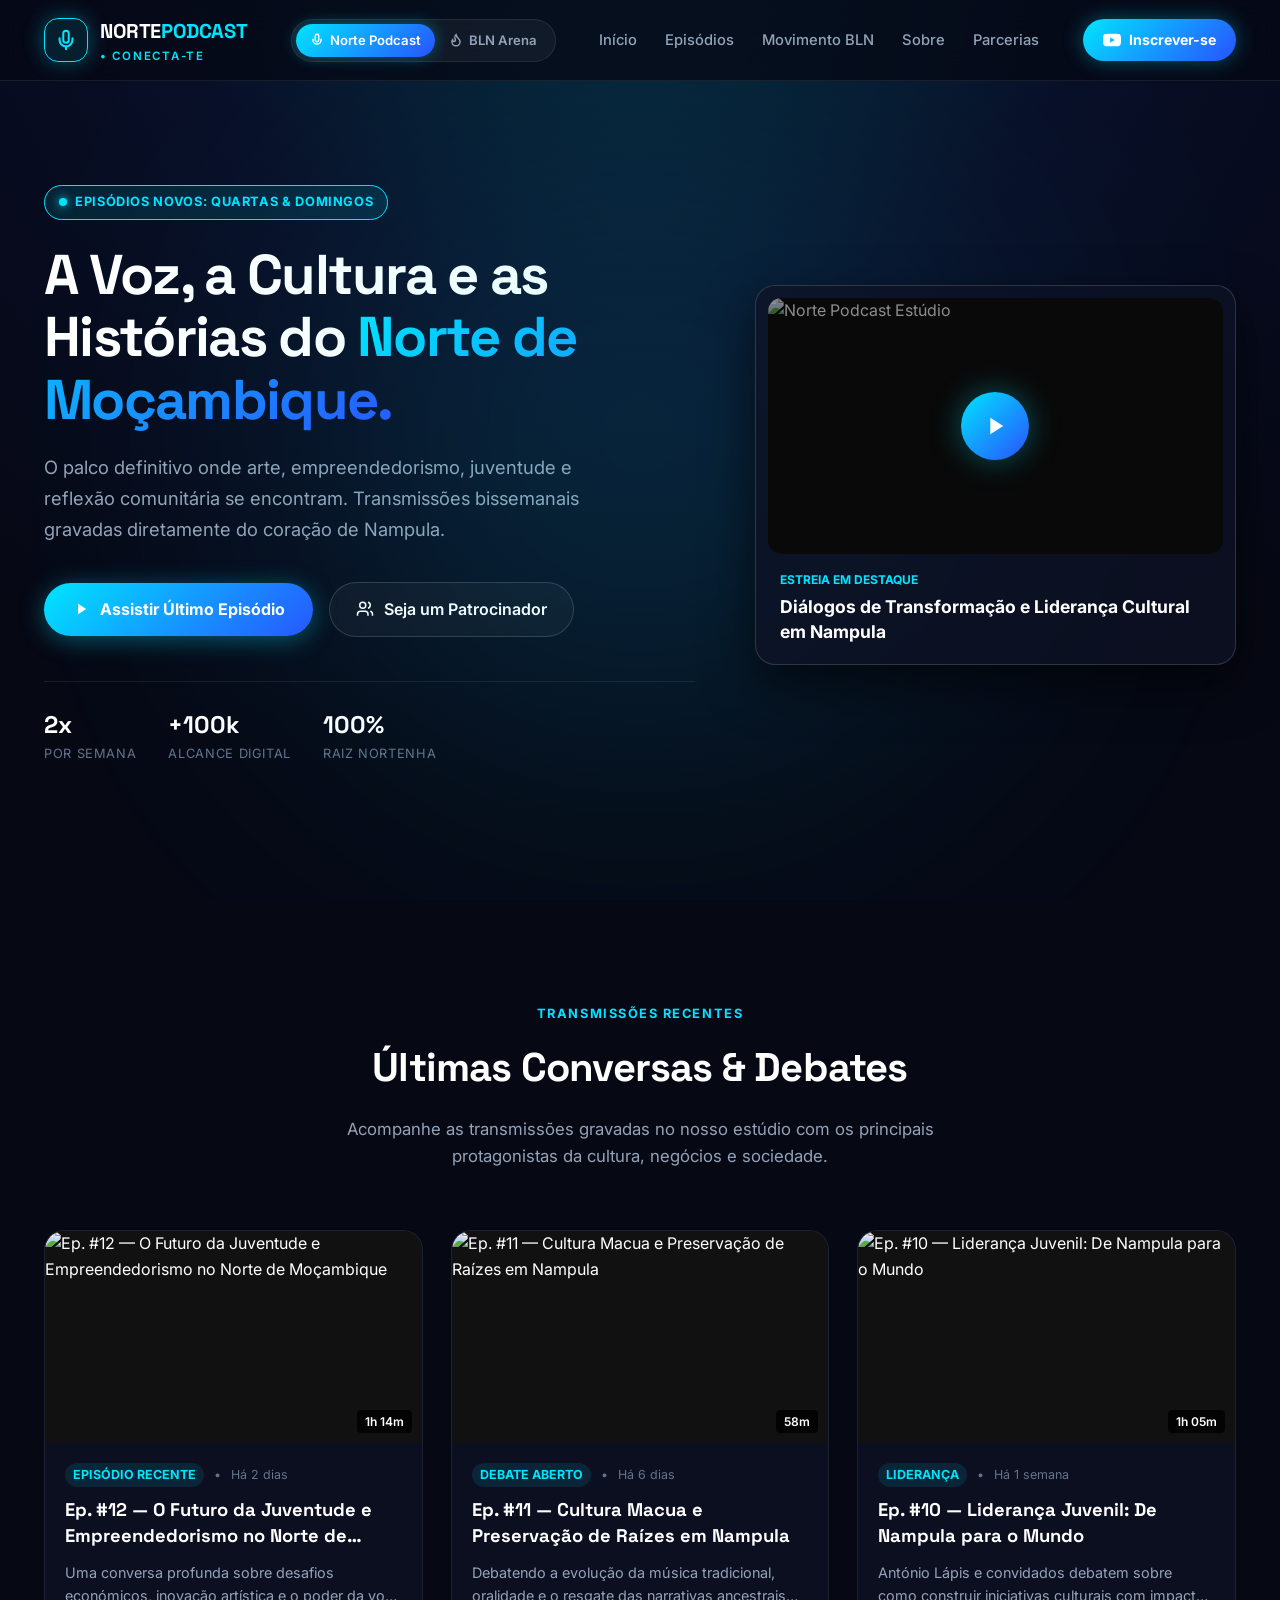
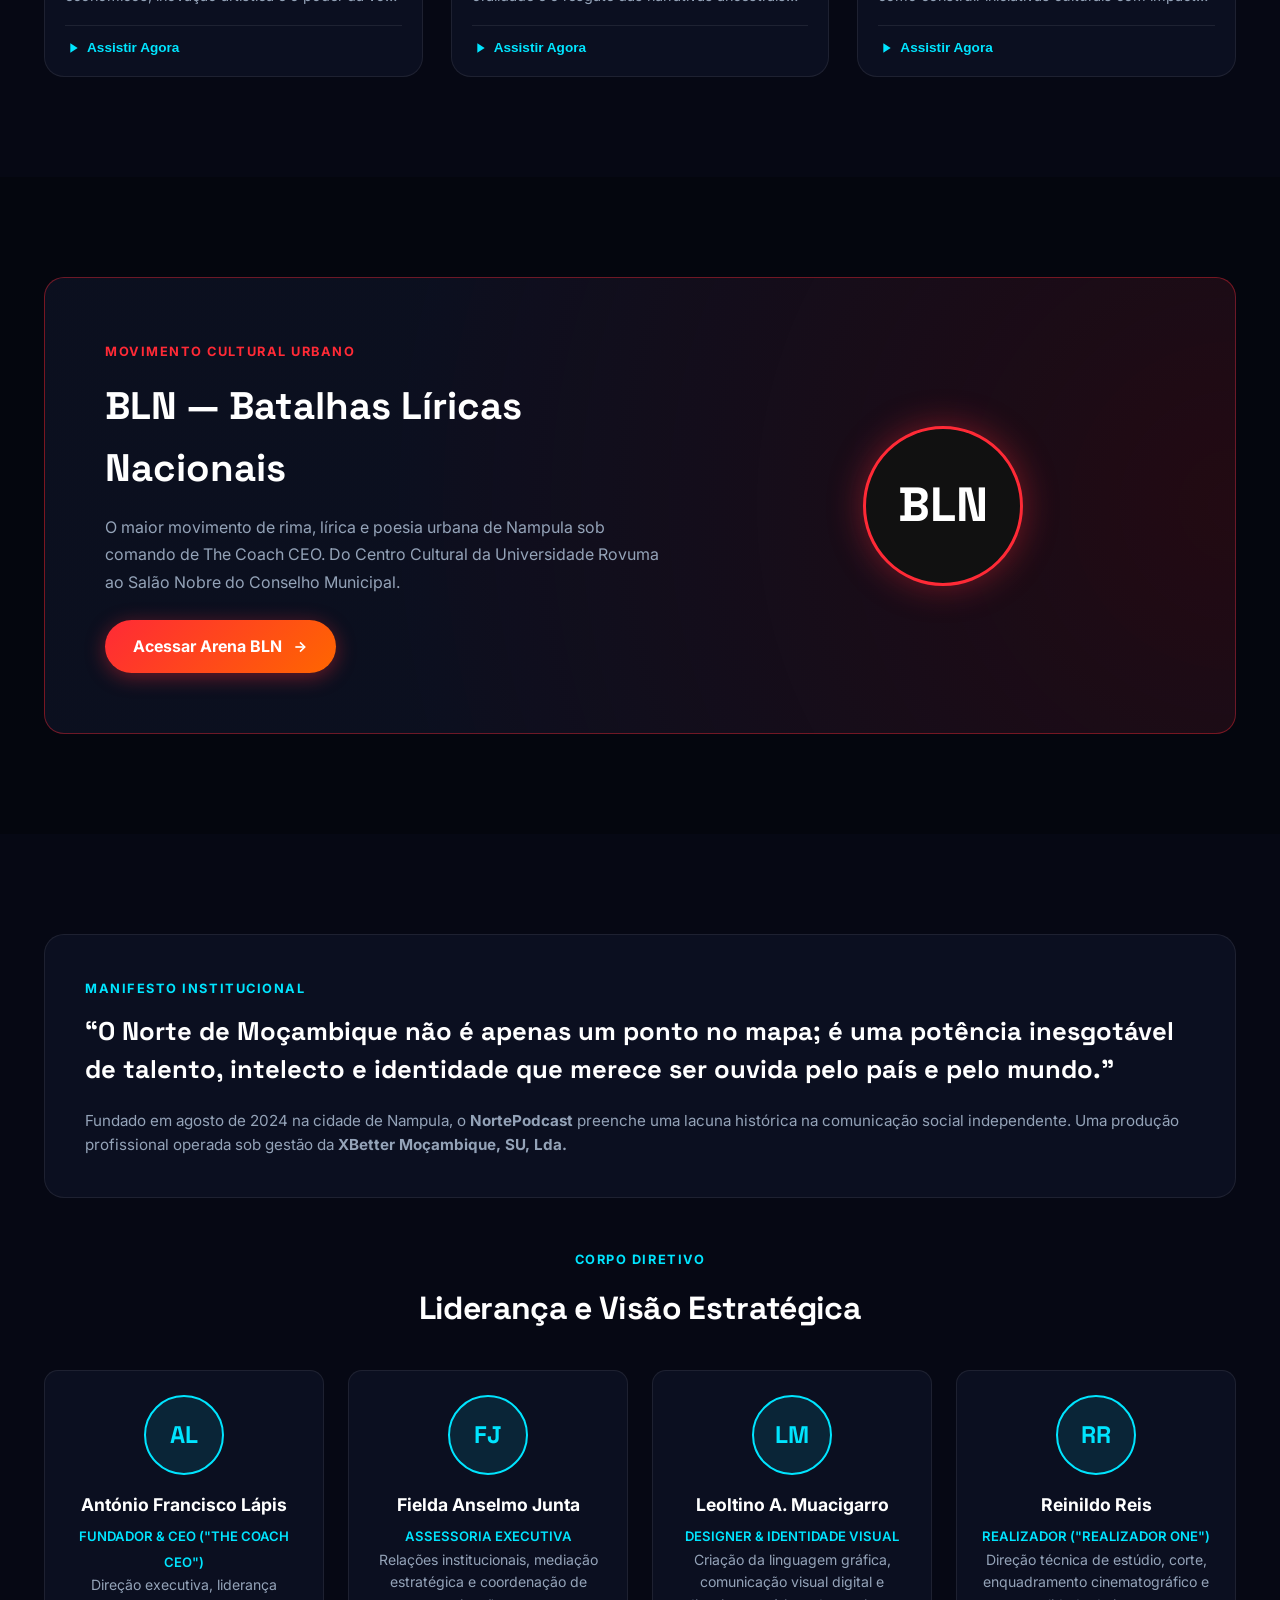
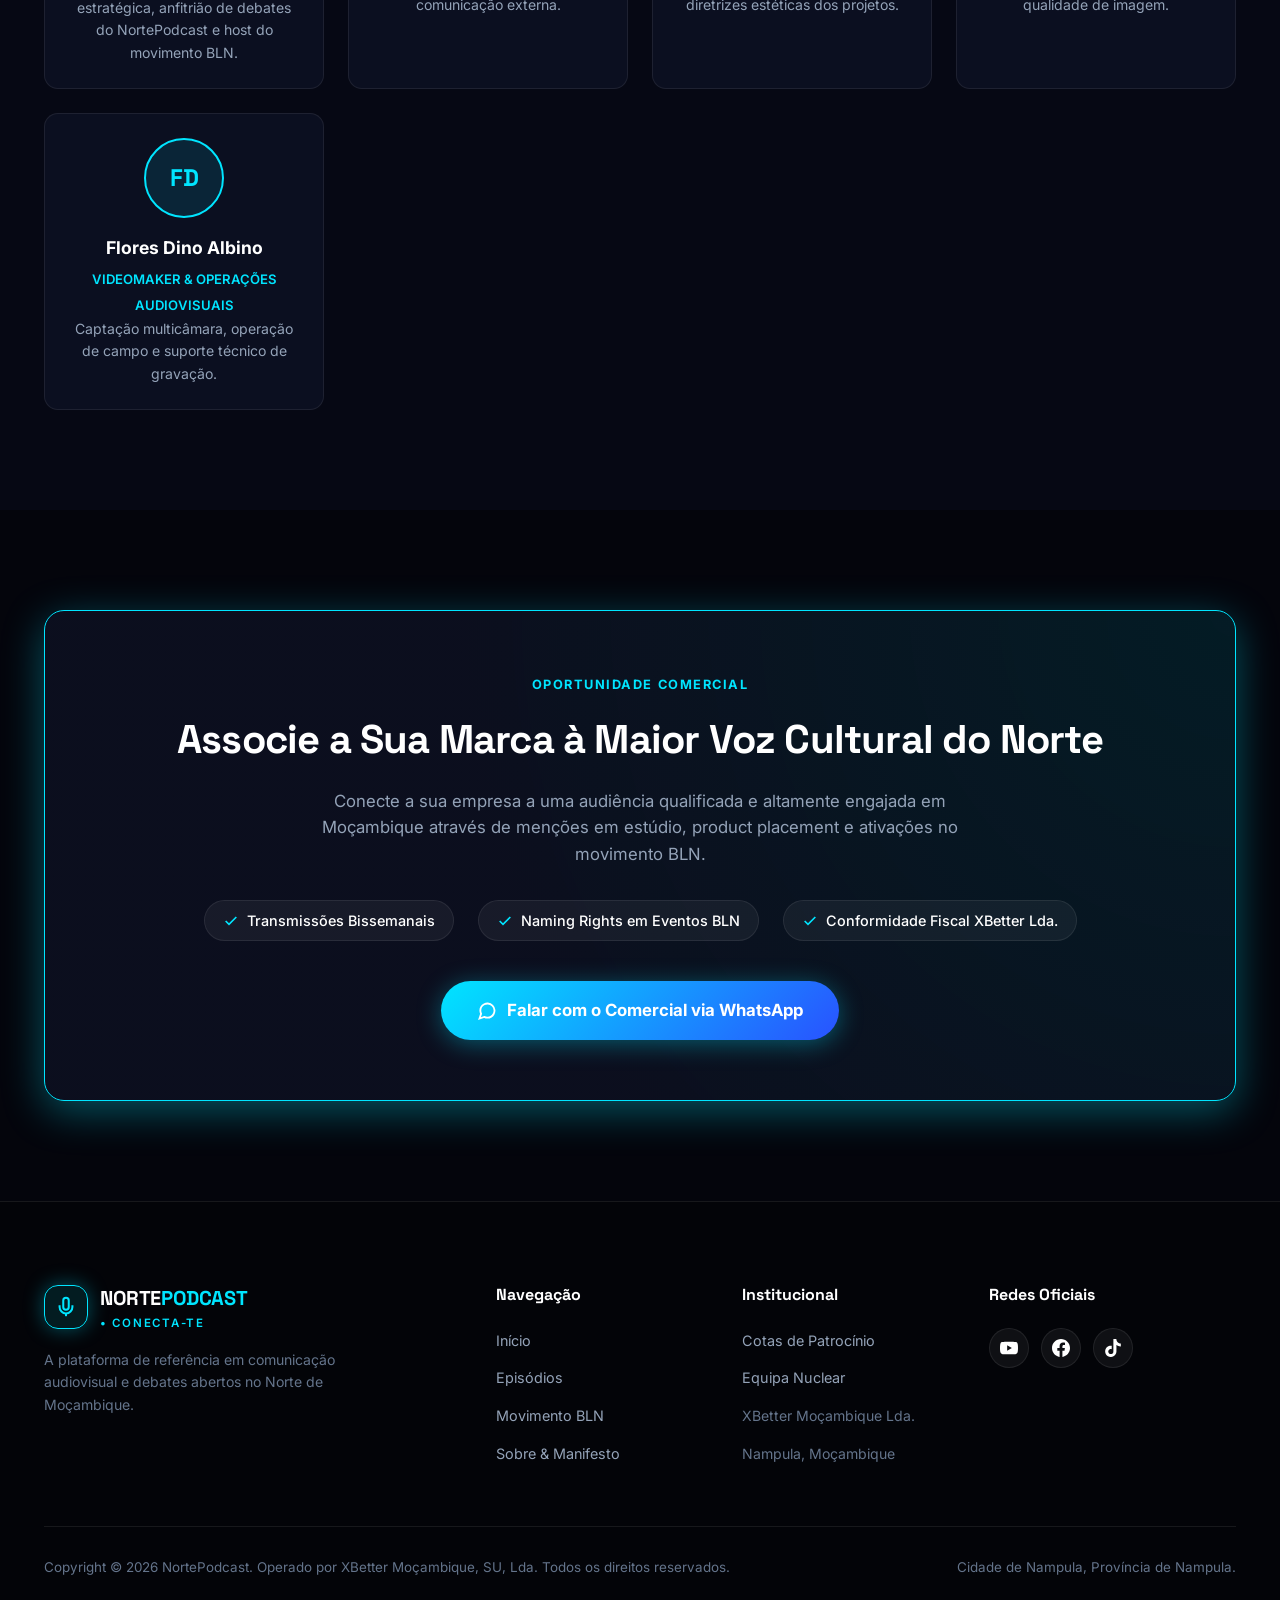
==== commit bc16ed36: "feat(team): add Reinildo Reis and Flores Dino to production team showcase" ====
--- a/index.html
+++ b/index.html
@@ -219,6 +219,20 @@
           <h4 class="leader-name">Leoltino A. Muacigarro</h4>
           <span class="leader-role">Designer & Identidade Visual</span>
           <p class="leader-bio">Criação da linguagem gráfica, comunicação visual digital e diretrizes estéticas dos projetos.</p>
+        </div>
+
+        <div class="leader-card">
+          <div class="leader-avatar">RR</div>
+          <h4 class="leader-name">Reinildo Reis</h4>
+          <span class="leader-role">Realizador ("Realizador One")</span>
+          <p class="leader-bio">Direção técnica de estúdio, corte, enquadramento cinematográfico e qualidade de imagem.</p>
+        </div>
+
+        <div class="leader-card">
+          <div class="leader-avatar">FD</div>
+          <h4 class="leader-name">Flores Dino Albino</h4>
+          <span class="leader-role">Videomaker & Operações Audiovisuais</span>
+          <p class="leader-bio">Captação multicâmara, operação de campo e suporte técnico de gravação.</p>
         </div>
       </div>
 
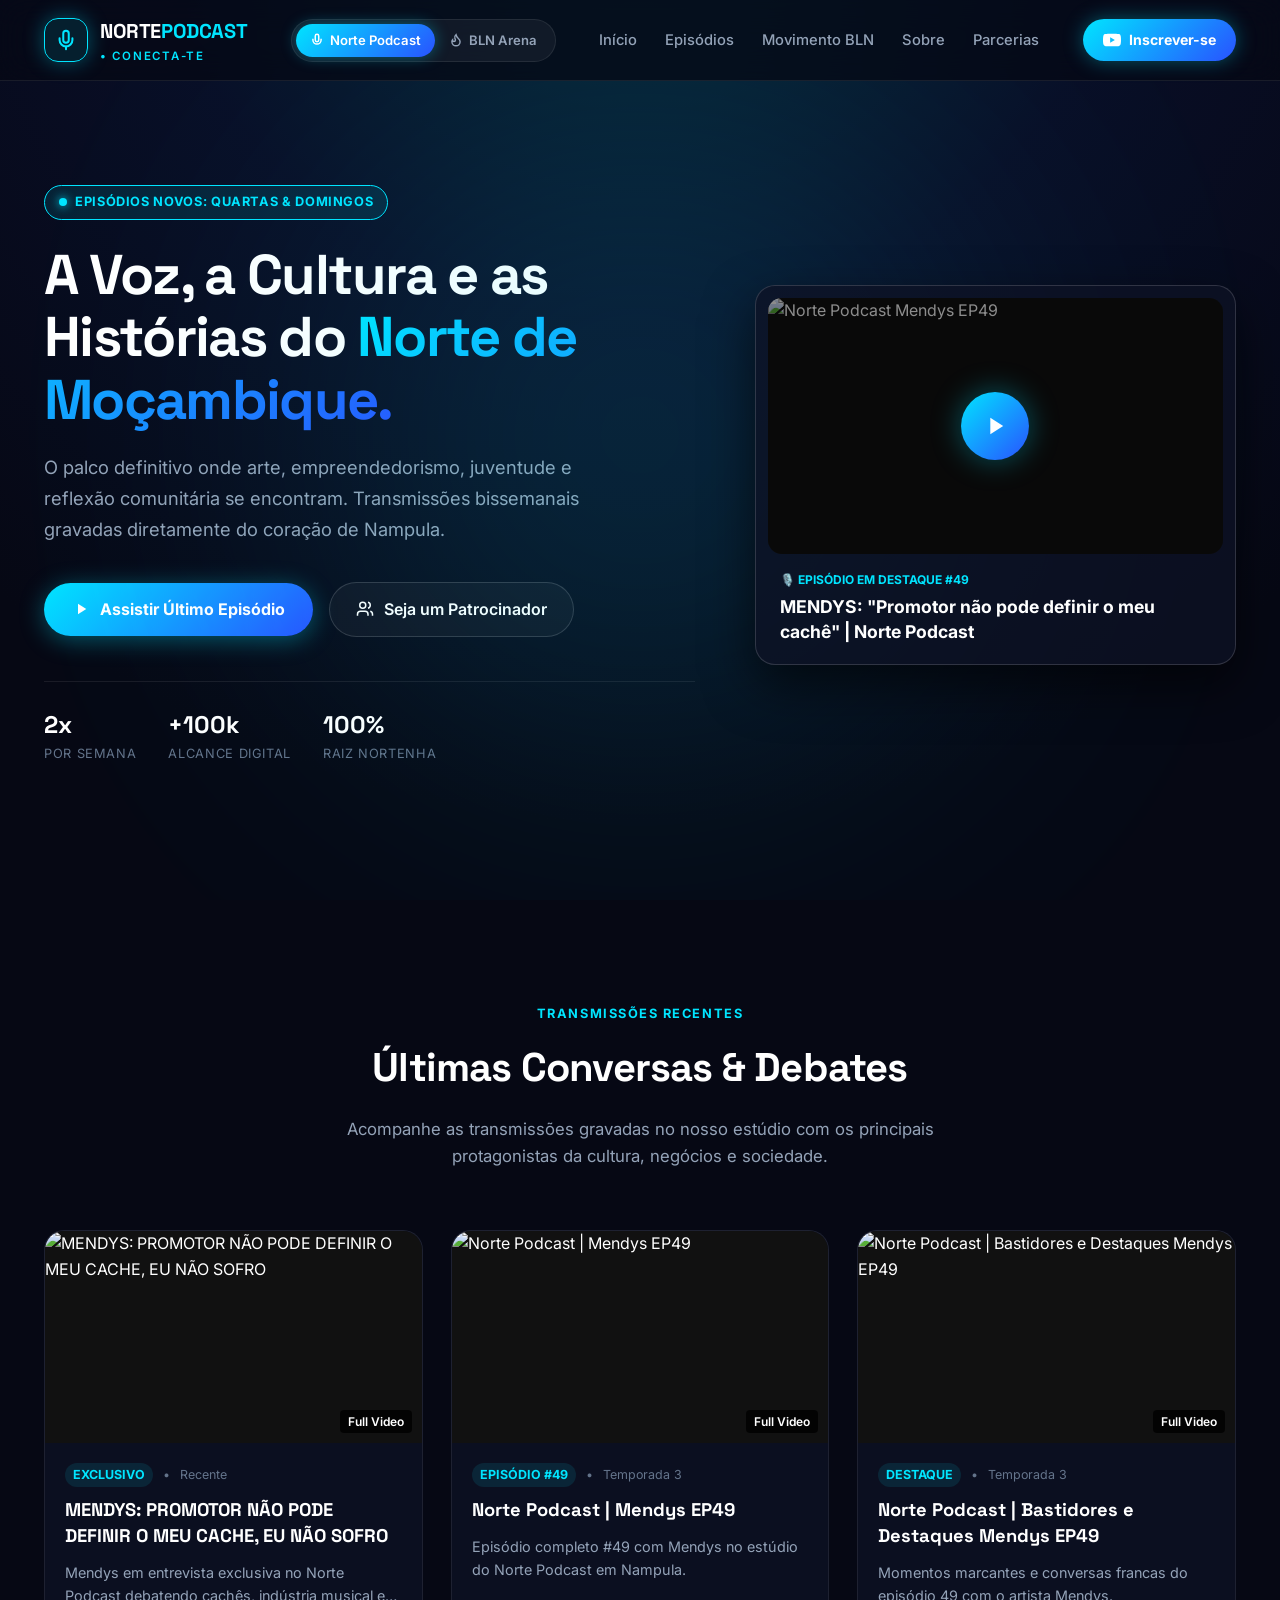
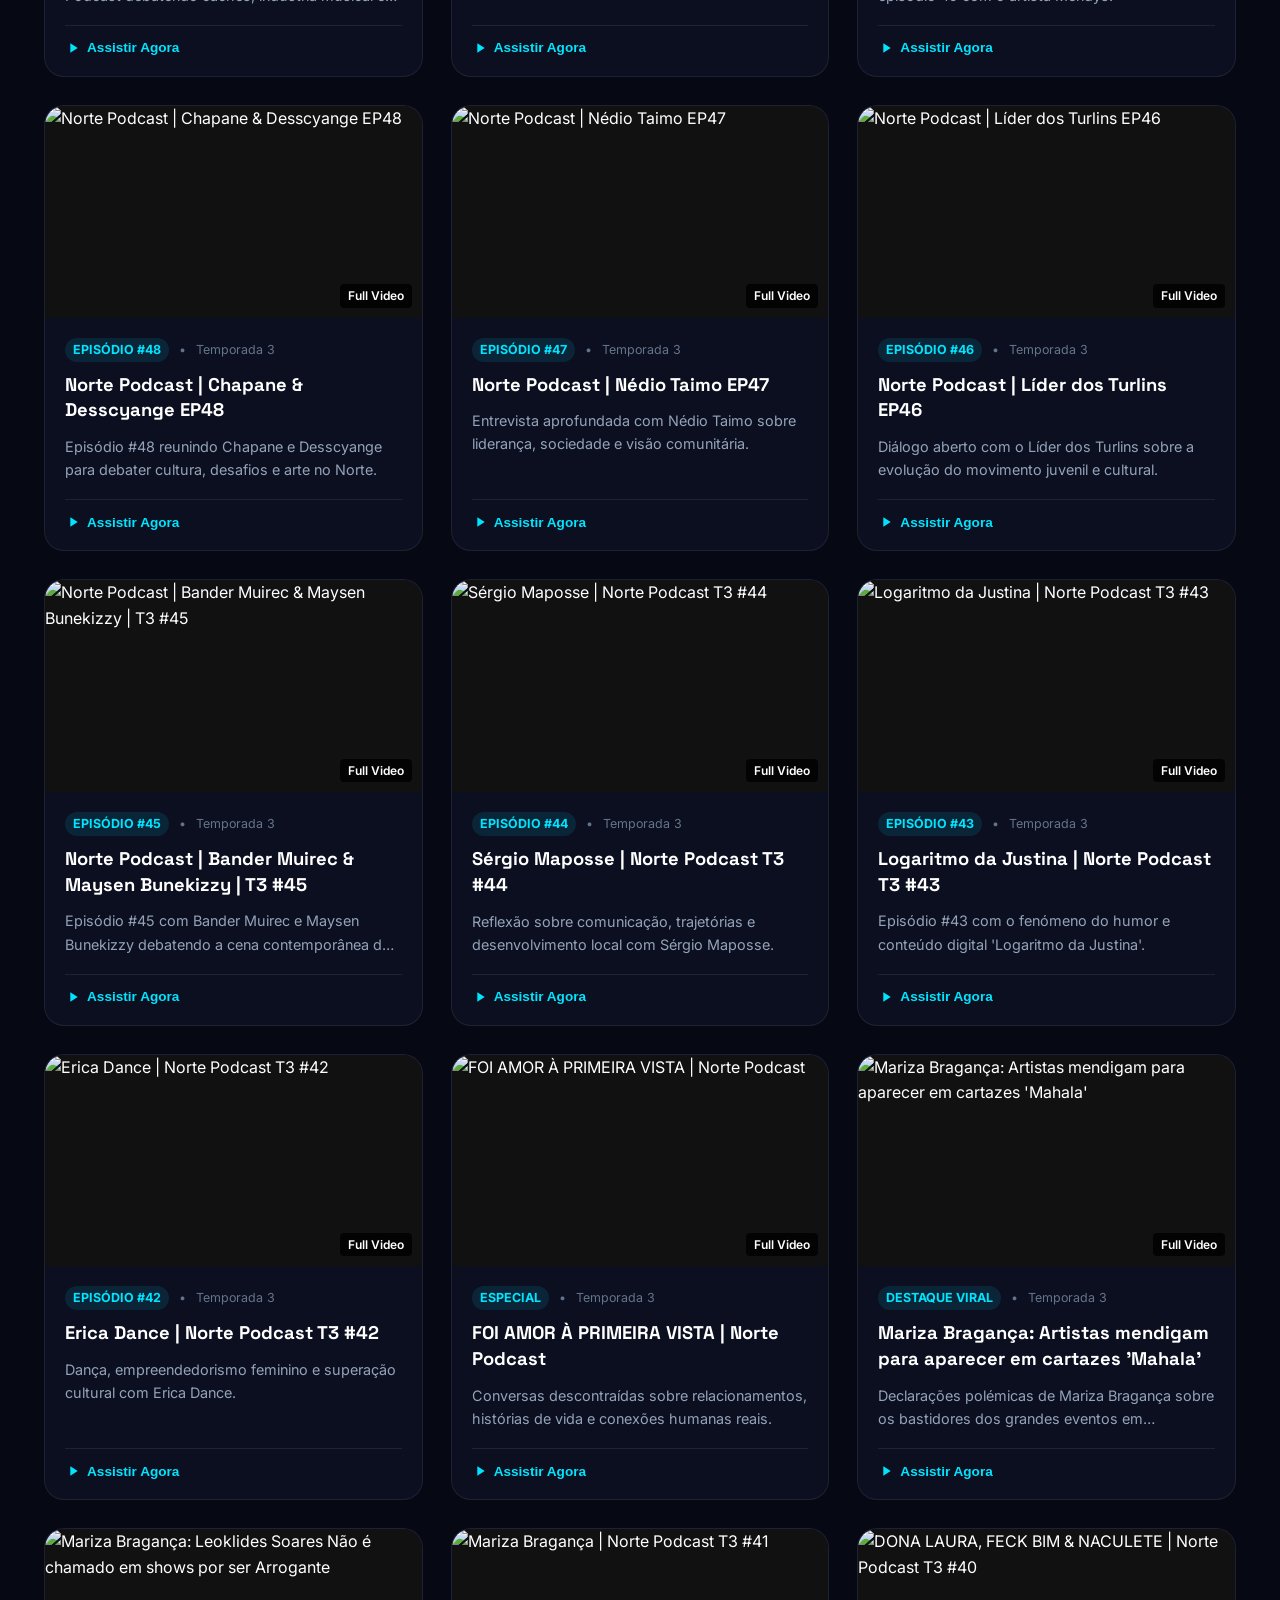
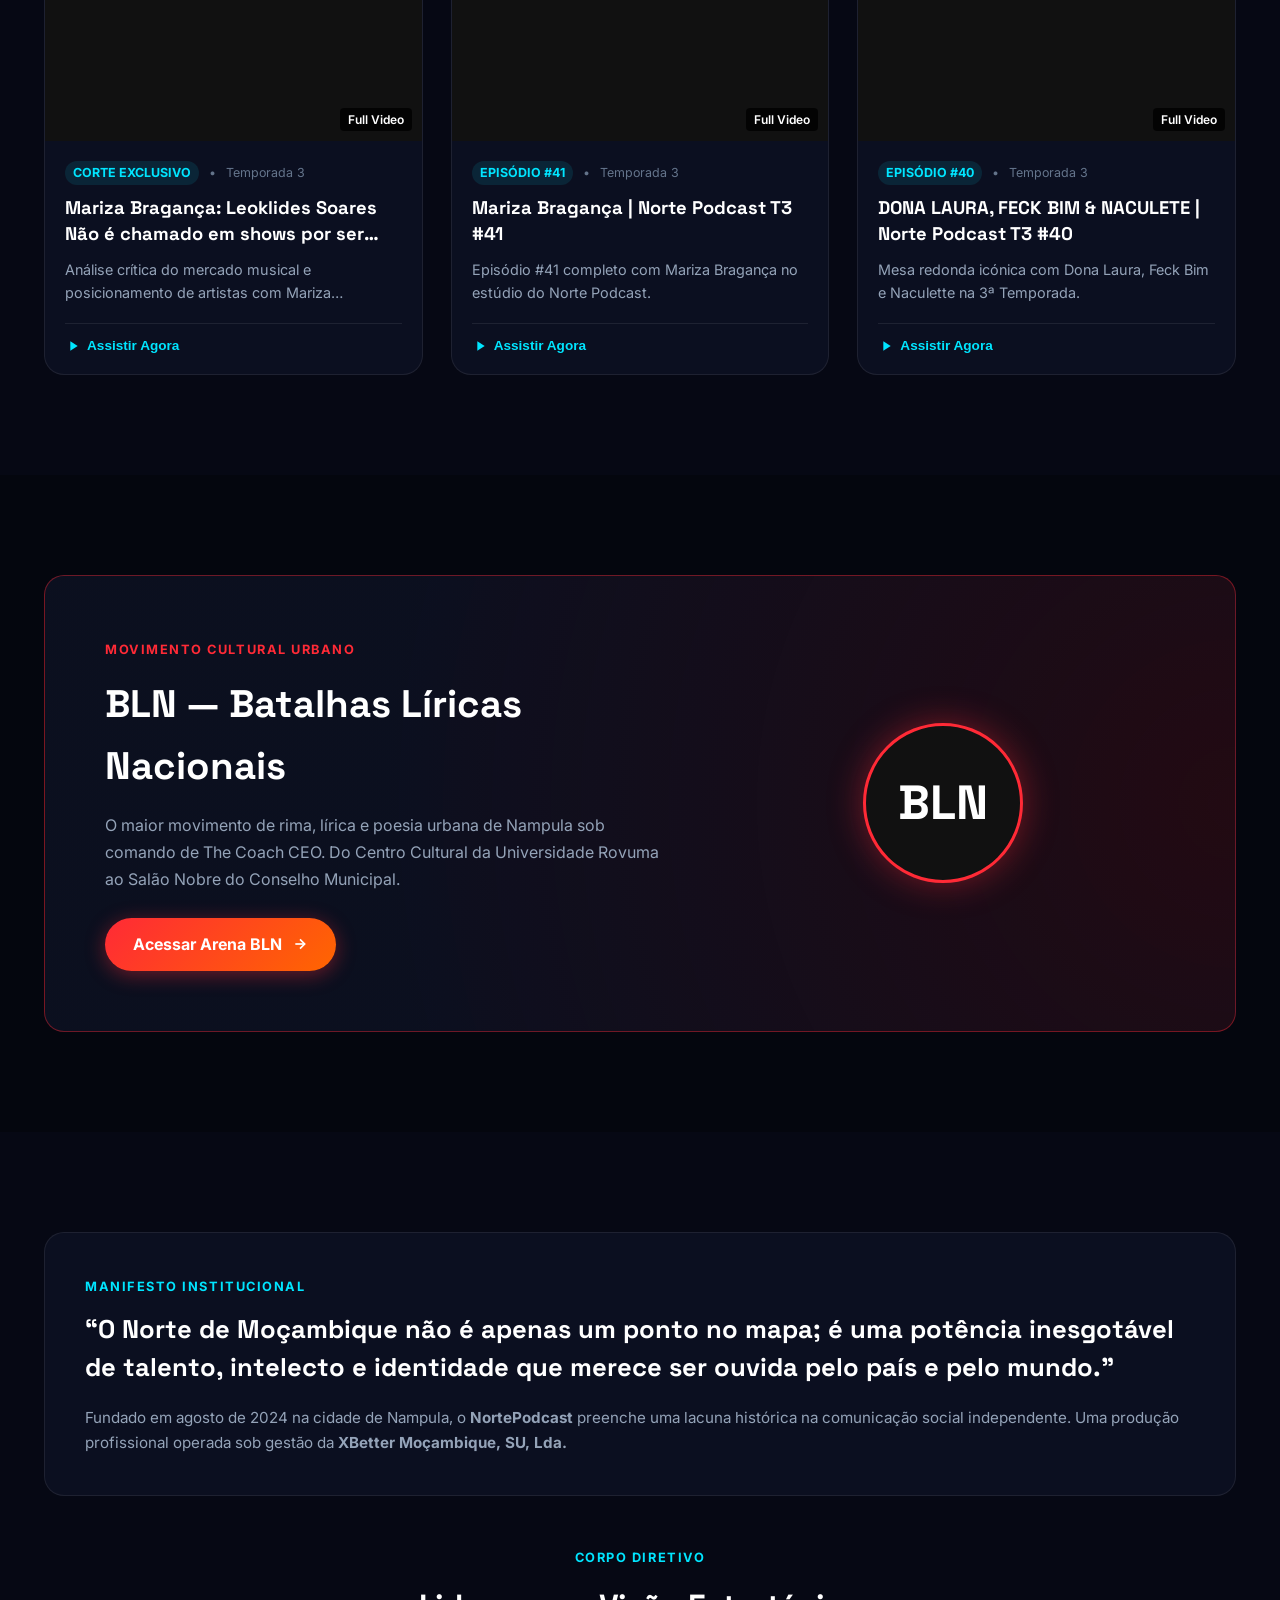
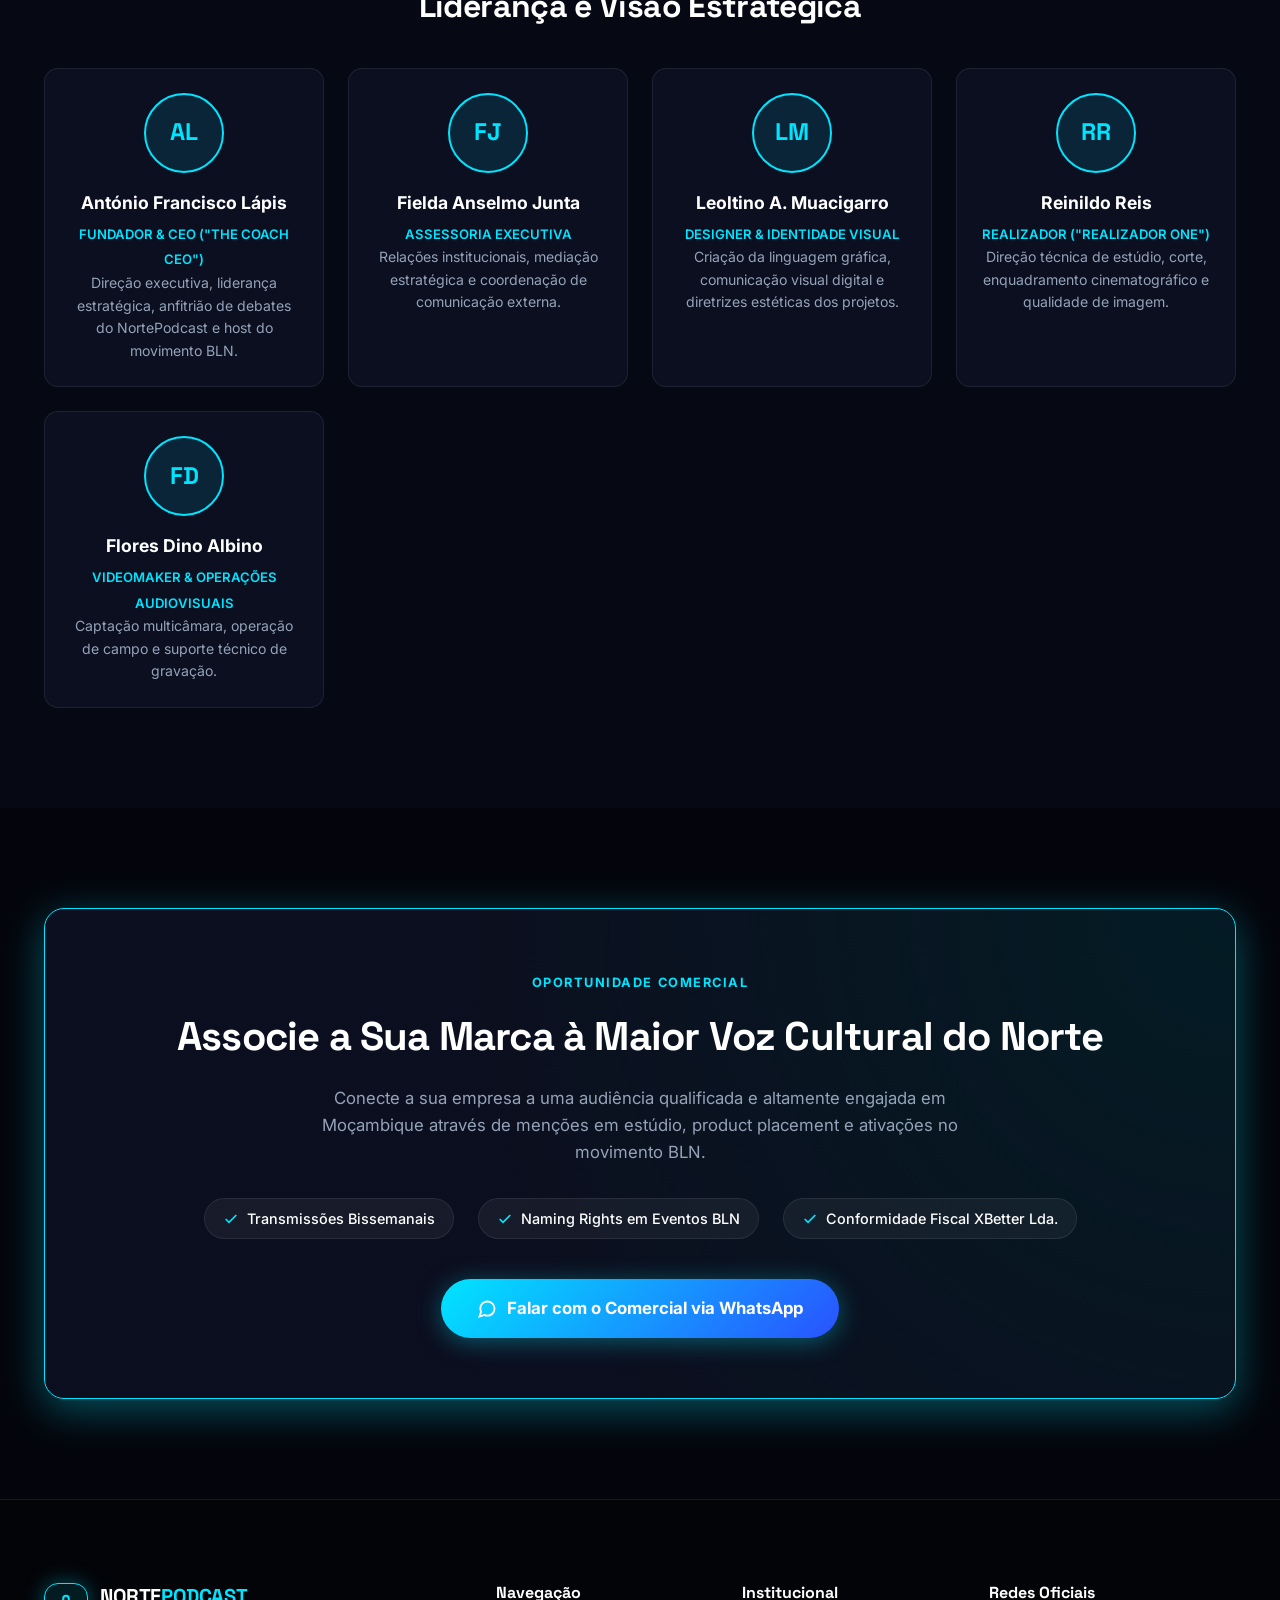
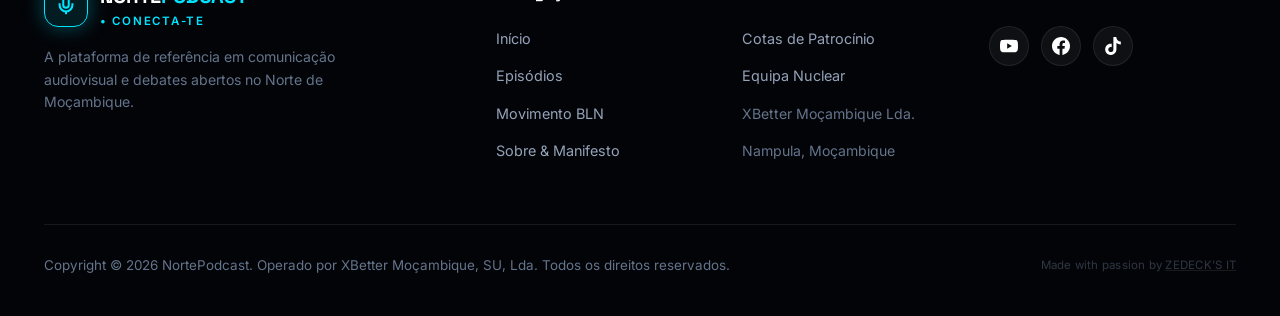
==== commit 746d981d: "feat(feeds): ingest 15 real episodes each for norte podcast and bln arena, refine subtle footer sign" ====
--- a/index.html
+++ b/index.html
@@ -120,16 +120,16 @@
       <div class="hero-media-col">
         <div class="hero-media-card">
           <div class="hero-thumb-wrapper">
-            <img src="https://images.unsplash.com/photo-1590602847861-f357a9332bbc?auto=format&fit=crop&w=1000&q=80" alt="Norte Podcast Estúdio" class="hero-thumb-img">
-            <div class="hero-play-overlay" onclick="openVideoPlayer('dQw4w9WgXcQ', 'Norte Podcast Destaque Oficial')">
+            <img src="https://i.ytimg.com/vi/-JlBoMRyLIY/hqdefault.jpg" alt="Norte Podcast Mendys EP49" class="hero-thumb-img" loading="eager">
+            <div class="hero-play-overlay" onclick="openVideoPlayer('-JlBoMRyLIY', 'MENDYS: PROMOTOR NÃO PODE DEFINIR O MEU CACHE | Norte Podcast')">
               <div class="hero-play-btn">
                 <svg xmlns="http://www.w3.org/2000/svg" width="28" height="28" viewBox="0 0 24 24" fill="currentColor"><path d="M8 5v14l11-7z"/></svg>
               </div>
             </div>
           </div>
           <div class="hero-media-info">
-            <span class="hero-media-tag">Estreia em Destaque</span>
-            <h3 class="hero-media-title">Diálogos de Transformação e Liderança Cultural em Nampula</h3>
+            <span class="hero-media-tag">🎙️ Episódio em Destaque #49</span>
+            <h3 class="hero-media-title">MENDYS: "Promotor não pode definir o meu cachê" | Norte Podcast</h3>
           </div>
         </div>
       </div>
@@ -331,7 +331,7 @@
 
       <div class="footer-bottom">
         <span>Copyright © 2026 NortePodcast. Operado por XBetter Moçambique, SU, Lda. Todos os direitos reservados.</span>
-        <span>Cidade de Nampula, Província de Nampula.</span>
+        <span style="font-size: 0.72rem; opacity: 0.45; letter-spacing: 0.02em;">Made with passion by <a href="https://zedecks.com" target="_blank" rel="noopener noreferrer" style="color: inherit; text-decoration: underline; text-decoration-color: rgba(255,255,255,0.2);">ZEDECK'S IT</a></span>
       </div>
     </div>
   </footer>
